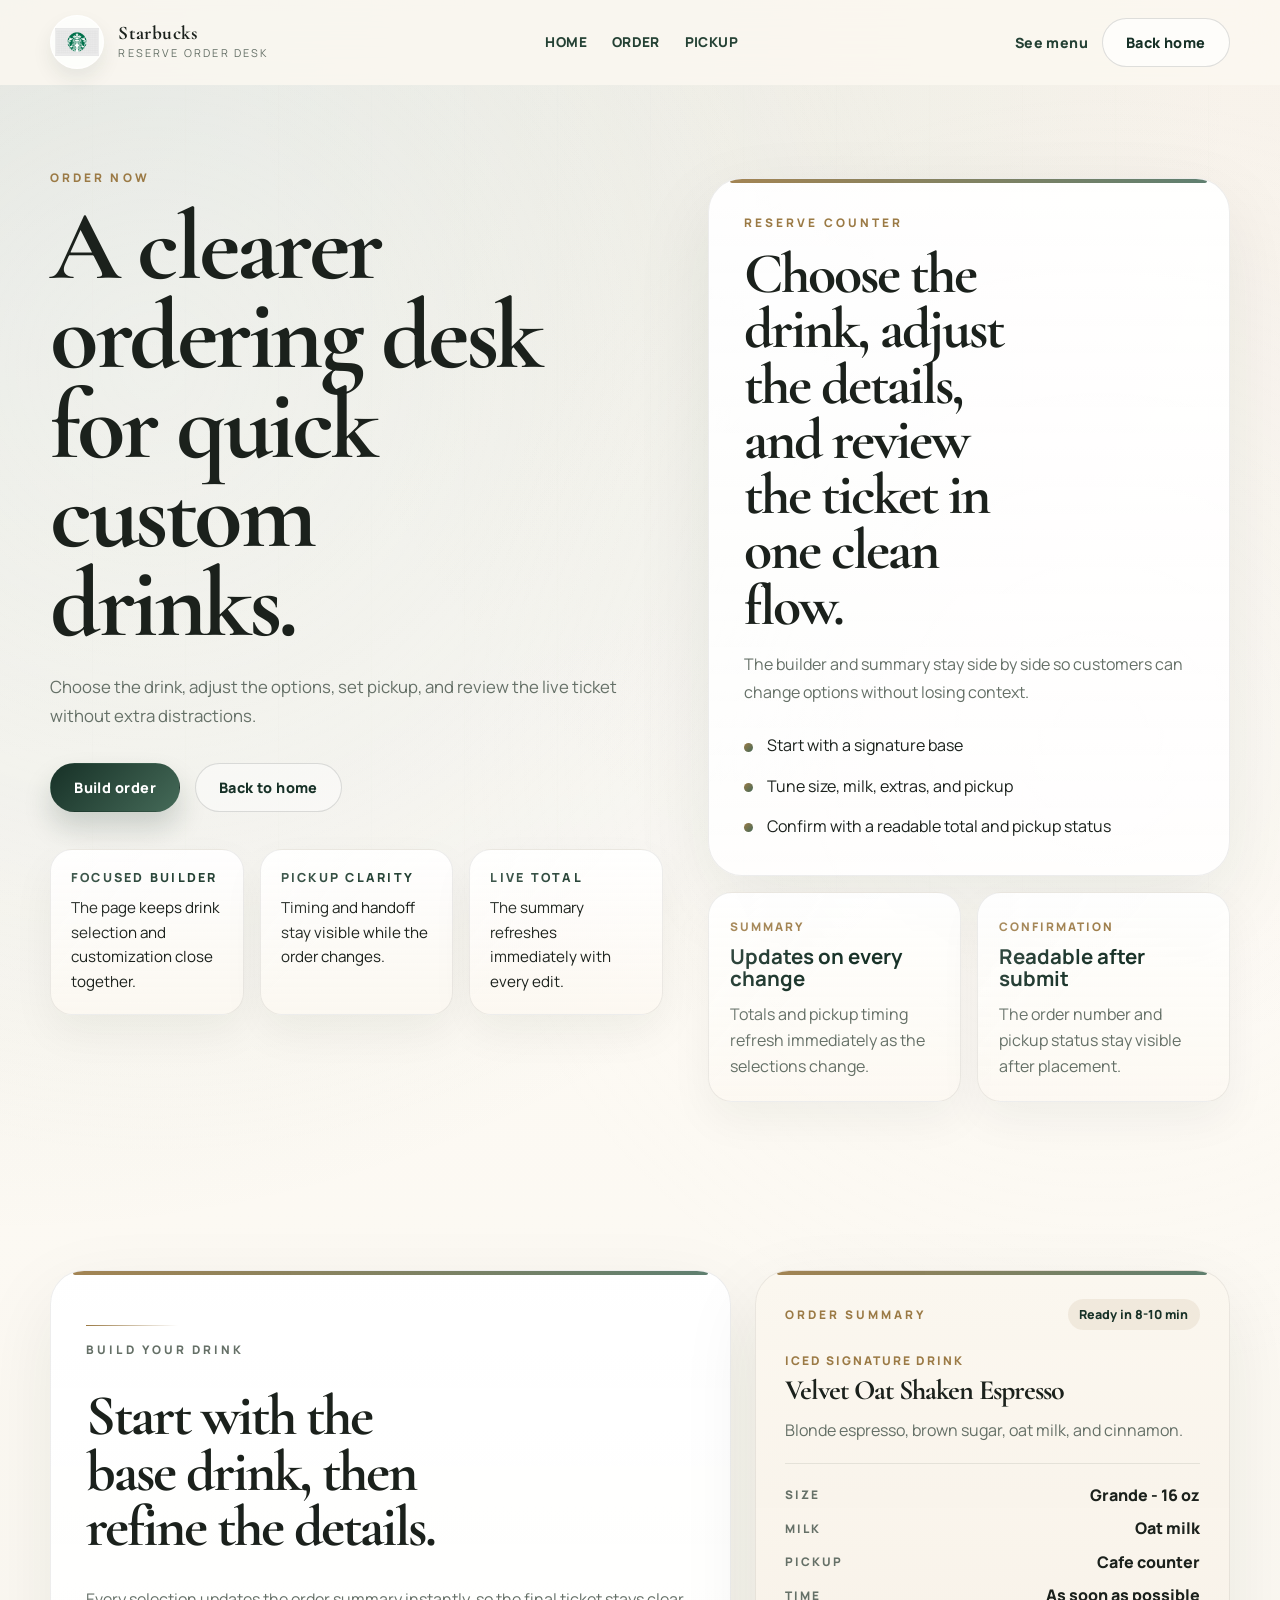
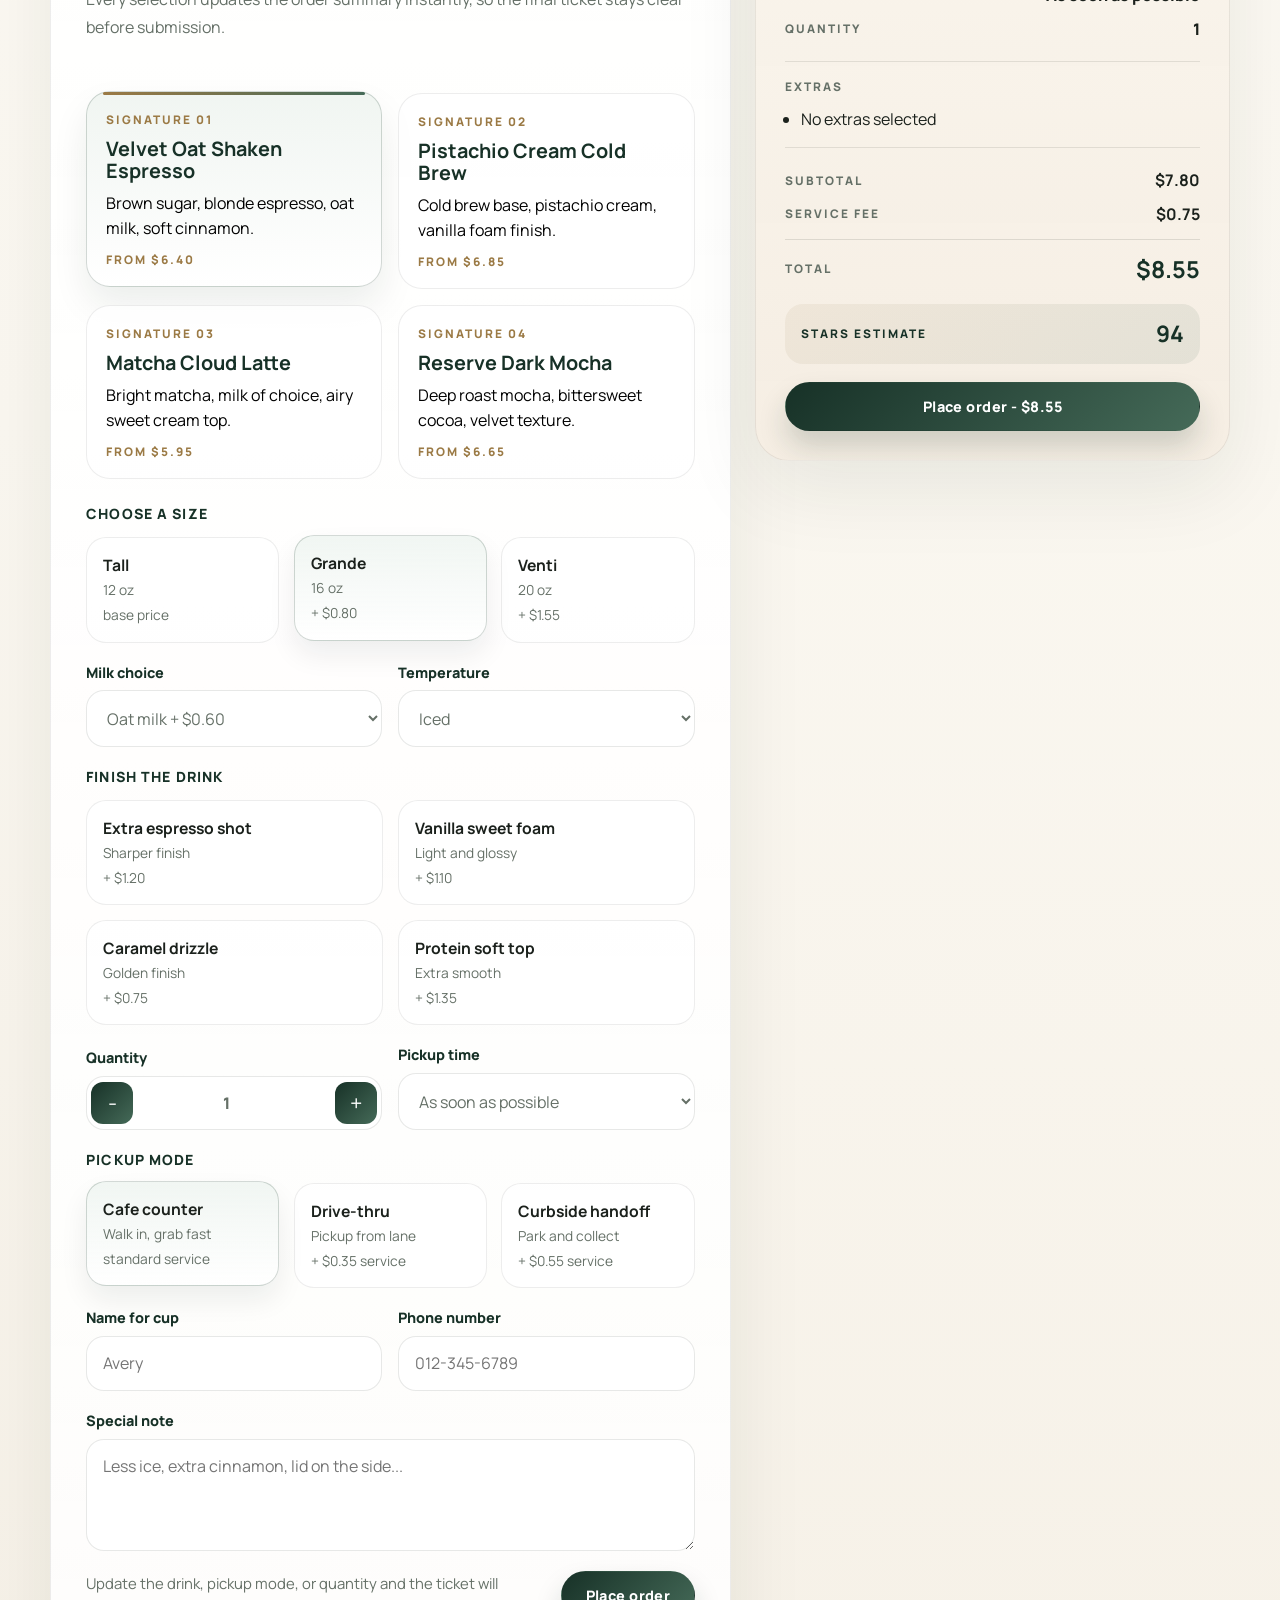
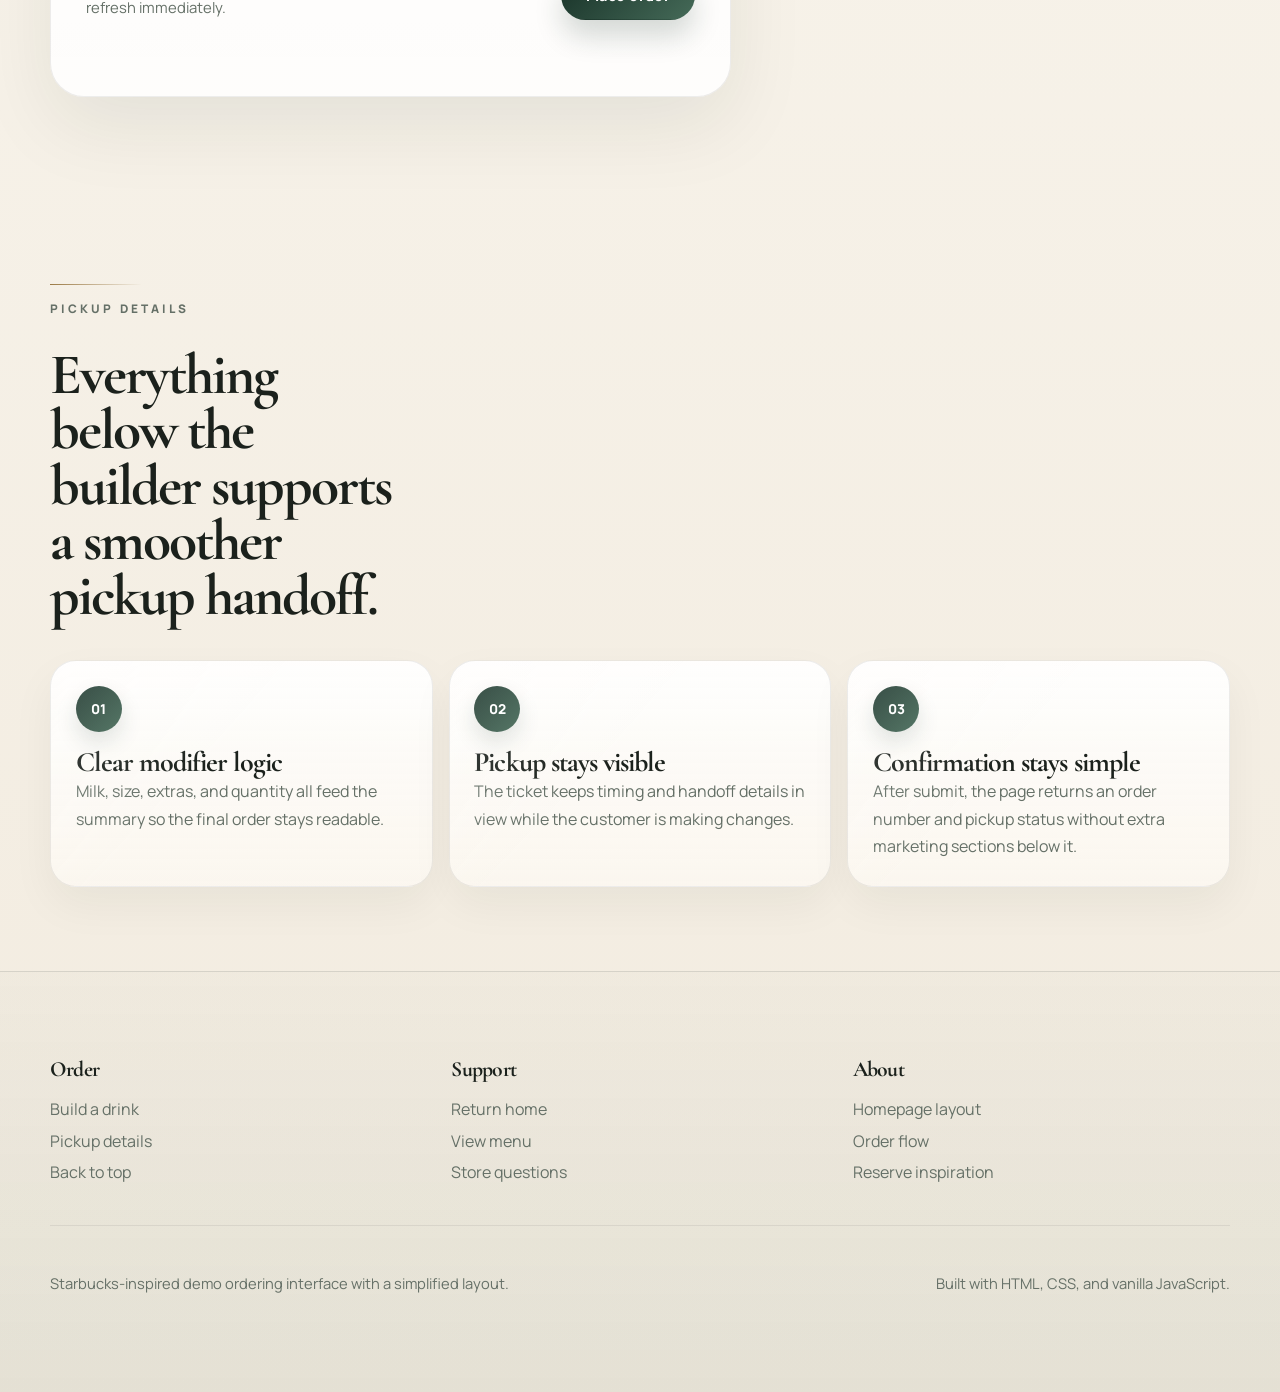
==== order.html @ d8b6dc6a "Add initial CSS styles for layout, typography, and components" ====
<!DOCTYPE html>
<html lang="en">
  <head>
    <meta charset="UTF-8" />
    <meta name="viewport" content="width=device-width, initial-scale=1.0" />
    <title>Starbucks Order Now</title>
    <meta
      name="description"
      content="A cleaner Starbucks-inspired order page with a focused drink builder and live order summary."
    />
    <link rel="preconnect" href="https://fonts.googleapis.com" />
    <link rel="preconnect" href="https://fonts.gstatic.com" crossorigin />
    <link
      href="https://fonts.googleapis.com/css2?family=Cormorant+Garamond:wght@600;700&amp;family=Manrope:wght@400;500;600;700;800&amp;display=swap"
      rel="stylesheet"
    />
    <link rel="stylesheet" href="style.css" />
    <script src="script.js" defer></script>
  </head>
  <body>
    <div class="page-shell">
      <header class="site-header" id="top">
        <div class="container nav-bar">
          <a class="brand" href="index.html" aria-label="Starbucks homepage">
            <span class="brand-mark" aria-hidden="true">
              <img src="Logo.png" alt="" />
            </span>
            <span class="brand-copy">
              <strong>Starbucks</strong>
              <span>Reserve order desk</span>
            </span>
          </a>

          <button
            class="nav-toggle"
            type="button"
            aria-expanded="false"
            aria-controls="site-nav"
            aria-label="Toggle navigation"
          >
            <span></span>
            <span></span>
            <span></span>
          </button>

          <nav class="site-nav" id="site-nav" aria-label="Primary navigation">
            <a href="index.html">Home</a>
            <a href="#order">Order</a>
            <a href="#pickup">Pickup</a>
          </nav>

          <div class="nav-actions">
            <a class="utility-link" href="index.html#menu">See menu</a>
            <a class="button button-secondary" href="index.html">Back home</a>
          </div>
        </div>
      </header>

      <main>
        <section class="hero-section">
          <div class="container hero-grid">
            <div class="hero-copy reveal">
              <p class="eyebrow">Order now</p>
              <h1>A clearer ordering desk for quick custom drinks.</h1>
              <p class="hero-text">
                Choose the drink, adjust the options, set pickup, and review the
                live ticket without extra distractions.
              </p>
              <div class="hero-actions">
                <a class="button button-primary" href="#order">Build order</a>
                <a class="button button-ghost" href="index.html">Back to home</a>
              </div>
              <div class="hero-highlights">
                <article>
                  <span>Focused builder</span>
                  <p>The page keeps drink selection and customization close together.</p>
                </article>
                <article>
                  <span>Pickup clarity</span>
                  <p>Timing and handoff stay visible while the order changes.</p>
                </article>
                <article>
                  <span>Live total</span>
                  <p>The summary refreshes immediately with every edit.</p>
                </article>
              </div>
            </div>

            <div class="hero-stage reveal">
              <div class="hero-stage-card">
                <p class="eyebrow">Reserve counter</p>
                <h2>Choose the drink, adjust the details, and review the ticket in one clean flow.</h2>
                <p class="stage-text">
                  The builder and summary stay side by side so customers can
                  change options without losing context.
                </p>
                <ul class="hero-stage-list">
                  <li>Start with a signature base</li>
                  <li>Tune size, milk, extras, and pickup</li>
                  <li>Confirm with a readable total and pickup status</li>
                </ul>
              </div>

              <div class="hero-note-grid">
                <article class="mini-panel">
                  <span class="mini-panel-label">Summary</span>
                  <strong>Updates on every change</strong>
                  <p>Totals and pickup timing refresh immediately as the selections change.</p>
                </article>
                <article class="mini-panel">
                  <span class="mini-panel-label">Confirmation</span>
                  <strong>Readable after submit</strong>
                  <p>The order number and pickup status stay visible after placement.</p>
                </article>
              </div>
            </div>
          </div>
        </section>

        <section class="order-section" id="order">
          <div class="container order-layout">
            <div class="order-builder reveal">
              <div class="section-heading order-heading">
                <p class="eyebrow">Build your drink</p>
                <h2>Start with the base drink, then refine the details.</h2>
                <p>
                  Every selection updates the order summary instantly, so the
                  final ticket stays clear before submission.
                </p>
              </div>

              <div class="drink-selector" aria-label="Signature drinks">
                <button
                  class="drink-option is-active"
                  type="button"
                  data-drink="velvet-oat"
                >
                  <span class="drink-option-top">Signature 01</span>
                  <strong>Velvet Oat Shaken Espresso</strong>
                  <p>Brown sugar, blonde espresso, oat milk, soft cinnamon.</p>
                  <span class="drink-option-price">from $6.40</span>
                </button>
                <button class="drink-option" type="button" data-drink="pistachio-coldbrew">
                  <span class="drink-option-top">Signature 02</span>
                  <strong>Pistachio Cream Cold Brew</strong>
                  <p>Cold brew base, pistachio cream, vanilla foam finish.</p>
                  <span class="drink-option-price">from $6.85</span>
                </button>
                <button class="drink-option" type="button" data-drink="matcha-cloud">
                  <span class="drink-option-top">Signature 03</span>
                  <strong>Matcha Cloud Latte</strong>
                  <p>Bright matcha, milk of choice, airy sweet cream top.</p>
                  <span class="drink-option-price">from $5.95</span>
                </button>
                <button class="drink-option" type="button" data-drink="reserve-mocha">
                  <span class="drink-option-top">Signature 04</span>
                  <strong>Reserve Dark Mocha</strong>
                  <p>Deep roast mocha, bittersweet cocoa, velvet texture.</p>
                  <span class="drink-option-price">from $6.65</span>
                </button>
              </div>

              <form class="order-form" id="order-form">
                <input type="hidden" name="drink" id="selected-drink" value="velvet-oat" />

                <fieldset class="option-group">
                  <legend>Choose a size</legend>
                  <div class="choice-grid choice-grid-3">
                    <div>
                      <input
                        class="choice-input"
                        type="radio"
                        name="size"
                        id="size-tall"
                        value="tall"
                      />
                      <label class="choice-chip" for="size-tall">
                        <strong>Tall</strong>
                        <span>12 oz</span>
                        <small>base price</small>
                      </label>
                    </div>
                    <div>
                      <input
                        class="choice-input"
                        type="radio"
                        name="size"
                        id="size-grande"
                        value="grande"
                        checked
                      />
                      <label class="choice-chip" for="size-grande">
                        <strong>Grande</strong>
                        <span>16 oz</span>
                        <small>+ $0.80</small>
                      </label>
                    </div>
                    <div>
                      <input
                        class="choice-input"
                        type="radio"
                        name="size"
                        id="size-venti"
                        value="venti"
                      />
                      <label class="choice-chip" for="size-venti">
                        <strong>Venti</strong>
                        <span>20 oz</span>
                        <small>+ $1.55</small>
                      </label>
                    </div>
                  </div>
                </fieldset>

                <div class="form-grid">
                  <label class="field">
                    <span>Milk choice</span>
                    <select id="milk" name="milk">
                      <option value="whole">Whole milk</option>
                      <option value="oat" selected>Oat milk + $0.60</option>
                      <option value="almond">Almond milk + $0.65</option>
                      <option value="coconut">Coconut milk + $0.70</option>
                    </select>
                  </label>
                  <label class="field">
                    <span>Temperature</span>
                    <select id="temperature" name="temperature">
                      <option value="iced" selected>Iced</option>
                      <option value="hot">Hot</option>
                      <option value="blended">Blended</option>
                    </select>
                  </label>
                </div>

                <fieldset class="option-group">
                  <legend>Finish the drink</legend>
                  <div class="choice-grid choice-grid-2">
                    <div>
                      <input
                        class="choice-input"
                        type="checkbox"
                        name="extras"
                        id="extra-shot"
                        value="extra-shot"
                      />
                      <label class="choice-chip addon-chip" for="extra-shot">
                        <strong>Extra espresso shot</strong>
                        <span>Sharper finish</span>
                        <small>+ $1.20</small>
                      </label>
                    </div>
                    <div>
                      <input
                        class="choice-input"
                        type="checkbox"
                        name="extras"
                        id="sweet-foam"
                        value="sweet-foam"
                      />
                      <label class="choice-chip addon-chip" for="sweet-foam">
                        <strong>Vanilla sweet foam</strong>
                        <span>Light and glossy</span>
                        <small>+ $1.10</small>
                      </label>
                    </div>
                    <div>
                      <input
                        class="choice-input"
                        type="checkbox"
                        name="extras"
                        id="caramel-drizzle"
                        value="caramel-drizzle"
                      />
                      <label class="choice-chip addon-chip" for="caramel-drizzle">
                        <strong>Caramel drizzle</strong>
                        <span>Golden finish</span>
                        <small>+ $0.75</small>
                      </label>
                    </div>
                    <div>
                      <input
                        class="choice-input"
                        type="checkbox"
                        name="extras"
                        id="protein-foam"
                        value="protein-foam"
                      />
                      <label class="choice-chip addon-chip" for="protein-foam">
                        <strong>Protein soft top</strong>
                        <span>Extra smooth</span>
                        <small>+ $1.35</small>
                      </label>
                    </div>
                  </div>
                </fieldset>

                <div class="form-grid form-grid-tight">
                  <div class="field quantity-field">
                    <span>Quantity</span>
                    <div class="stepper" aria-label="Order quantity">
                      <button class="stepper-button" type="button" data-step="-1">-</button>
                      <input
                        id="quantity"
                        name="quantity"
                        type="number"
                        min="1"
                        max="6"
                        step="1"
                        value="1"
                        inputmode="numeric"
                      />
                      <button class="stepper-button" type="button" data-step="1">+</button>
                    </div>
                  </div>

                  <label class="field">
                    <span>Pickup time</span>
                    <select id="pickup-time" name="pickupTime">
                      <option value="asap" selected>As soon as possible</option>
                      <option value="10 min">In 10 minutes</option>
                      <option value="20 min">In 20 minutes</option>
                      <option value="30 min">In 30 minutes</option>
                    </select>
                  </label>
                </div>

                <fieldset class="option-group">
                  <legend>Pickup mode</legend>
                  <div class="choice-grid choice-grid-3">
                    <div>
                      <input
                        class="choice-input"
                        type="radio"
                        name="pickupMode"
                        id="pickup-cafe"
                        value="cafe"
                        checked
                      />
                      <label class="choice-chip" for="pickup-cafe">
                        <strong>Cafe counter</strong>
                        <span>Walk in, grab fast</span>
                        <small>standard service</small>
                      </label>
                    </div>
                    <div>
                      <input
                        class="choice-input"
                        type="radio"
                        name="pickupMode"
                        id="pickup-drive"
                        value="drive"
                      />
                      <label class="choice-chip" for="pickup-drive">
                        <strong>Drive-thru</strong>
                        <span>Pickup from lane</span>
                        <small>+ $0.35 service</small>
                      </label>
                    </div>
                    <div>
                      <input
                        class="choice-input"
                        type="radio"
                        name="pickupMode"
                        id="pickup-curb"
                        value="curb"
                      />
                      <label class="choice-chip" for="pickup-curb">
                        <strong>Curbside handoff</strong>
                        <span>Park and collect</span>
                        <small>+ $0.55 service</small>
                      </label>
                    </div>
                  </div>
                </fieldset>

                <div class="form-grid">
                  <label class="field">
                    <span>Name for cup</span>
                    <input
                      id="customer-name"
                      name="customerName"
                      type="text"
                      placeholder="Avery"
                      maxlength="32"
                      required
                    />
                  </label>
                  <label class="field">
                    <span>Phone number</span>
                    <input
                      id="customer-phone"
                      name="customerPhone"
                      type="tel"
                      placeholder="012-345-6789"
                      minlength="8"
                      required
                    />
                  </label>
                </div>

                <label class="field field-wide">
                  <span>Special note</span>
                  <textarea
                    id="notes"
                    name="notes"
                    rows="3"
                    placeholder="Less ice, extra cinnamon, lid on the side..."
                  ></textarea>
                </label>

                <div class="order-actions">
                  <p class="form-hint">
                    Update the drink, pickup mode, or quantity and the ticket
                    will refresh immediately.
                  </p>
                  <button class="button button-primary order-submit" type="submit">
                    Place order
                  </button>
                </div>

                <p class="form-status" id="form-status" aria-live="polite"></p>
              </form>
            </div>

            <aside class="order-ticket reveal" aria-live="polite">
              <div class="ticket-header">
                <p class="ticket-label">Order summary</p>
                <span id="summary-ready">Ready in 8-10 min</span>
              </div>

              <div class="ticket-drink">
                <p id="summary-temperature">Iced signature drink</p>
                <h3 id="summary-drink">Velvet Oat Shaken Espresso</h3>
                <p id="summary-description">
                  Blonde espresso, brown sugar, oat milk, and cinnamon.
                </p>
              </div>

              <dl class="ticket-lines">
                <div>
                  <dt>Size</dt>
                  <dd id="summary-size">Grande</dd>
                </div>
                <div>
                  <dt>Milk</dt>
                  <dd id="summary-milk">Oat milk</dd>
                </div>
                <div>
                  <dt>Pickup</dt>
                  <dd id="summary-pickup">Cafe counter</dd>
                </div>
                <div>
                  <dt>Time</dt>
                  <dd id="summary-time">As soon as possible</dd>
                </div>
                <div>
                  <dt>Quantity</dt>
                  <dd id="summary-quantity">1</dd>
                </div>
              </dl>

              <div class="ticket-extras">
                <p>Extras</p>
                <ul id="summary-extras">
                  <li>No extras selected</li>
                </ul>
              </div>

              <div class="ticket-total">
                <div>
                  <span>Subtotal</span>
                  <strong id="summary-subtotal">$7.80</strong>
                </div>
                <div>
                  <span>Service fee</span>
                  <strong id="summary-fee">$0.75</strong>
                </div>
                <div class="grand-total">
                  <span>Total</span>
                  <strong id="summary-total">$8.55</strong>
                </div>
              </div>

              <div class="ticket-stars">
                <span>Stars estimate</span>
                <strong id="summary-stars">94</strong>
              </div>

              <button
                class="button button-primary ticket-submit"
                id="ticket-submit"
                type="submit"
                form="order-form"
              >
                Place order - $8.55
              </button>

              <div class="confirmation-card" id="confirmation-card" hidden>
                <p class="eyebrow">Order confirmed</p>
                <h3 id="confirmation-heading">Pickup request locked in.</h3>
                <p id="confirmation-text">
                  Your drink is in the queue and the barista has the final notes.
                </p>
                <div class="confirmation-meta">
                  <span id="confirmation-number">Order #SBX-1842</span>
                  <span id="confirmation-pickup">Ready in 8-10 min</span>
                </div>
              </div>
            </aside>
          </div>
        </section>

        <section class="pickup-section" id="pickup">
          <div class="container">
            <div class="section-heading">
              <p class="eyebrow">Pickup details</p>
              <h2>Everything below the builder supports a smoother pickup handoff.</h2>
            </div>

            <div class="signal-grid">
              <article class="signal-card reveal">
                <span>01</span>
                <h3>Clear modifier logic</h3>
                <p>
                  Milk, size, extras, and quantity all feed the summary so the
                  final order stays readable.
                </p>
              </article>
              <article class="signal-card reveal">
                <span>02</span>
                <h3>Pickup stays visible</h3>
                <p>
                  The ticket keeps timing and handoff details in view while the
                  customer is making changes.
                </p>
              </article>
              <article class="signal-card reveal">
                <span>03</span>
                <h3>Confirmation stays simple</h3>
                <p>
                  After submit, the page returns an order number and pickup
                  status without extra marketing sections below it.
                </p>
              </article>
            </div>
          </div>
        </section>
      </main>

      <footer class="site-footer" id="footer">
        <div class="container footer-grid">
          <div>
            <h4>Order</h4>
            <a href="#order">Build a drink</a>
            <a href="#pickup">Pickup details</a>
            <a href="#top">Back to top</a>
          </div>
          <div>
            <h4>Support</h4>
            <a href="index.html">Return home</a>
            <a href="index.html#menu">View menu</a>
            <a href="#top">Store questions</a>
          </div>
          <div>
            <h4>About</h4>
            <a href="index.html">Homepage layout</a>
            <a href="#top">Order flow</a>
            <a href="#top">Reserve inspiration</a>
          </div>
        </div>
        <div class="container footer-bottom">
          <p>Starbucks-inspired demo ordering interface with a simplified layout.</p>
          <p>Built with HTML, CSS, and vanilla JavaScript.</p>
        </div>
      </footer>
    </div>
  </body>
</html>
---- style.css ----
:root {
  --green-990: #102018;
  --green-960: #173127;
  --green-920: #244134;
  --green-780: #456a58;
  --green-620: #6f8d7f;
  --bronze: #9b7a45;
  --sand-20: #fdfbf7;
  --sand-50: #faf7f0;
  --sand-80: #f4eee4;
  --sand-120: #e8dfd0;
  --paper: rgba(255, 255, 255, 0.84);
  --paper-strong: rgba(255, 255, 255, 0.94);
  --ink: #1b211c;
  --muted: #657067;
  --line: rgba(27, 33, 28, 0.08);
  --line-strong: rgba(27, 33, 28, 0.14);
  --shadow-soft: 0 18px 44px rgba(16, 32, 24, 0.05);
  --shadow-card: 0 28px 80px rgba(16, 32, 24, 0.08);
  --radius-xl: 34px;
  --radius-lg: 24px;
  --radius-md: 18px;
  --radius-sm: 14px;
  --container: min(1180px, calc(100% - 2rem));
}

*,
*::before,
*::after {
  box-sizing: border-box;
}

html {
  scroll-behavior: smooth;
}

body {
  margin: 0;
  color: var(--ink);
  font-family: "Manrope", sans-serif;
  background:
    radial-gradient(circle at top left, rgba(69, 106, 88, 0.18), transparent 26%),
    radial-gradient(circle at top right, rgba(155, 122, 69, 0.08), transparent 22%),
    linear-gradient(180deg, #fffcf7 0%, var(--sand-50) 44%, #f2ebdf 100%);
}

body::before {
  content: "";
  position: fixed;
  inset: 0;
  pointer-events: none;
  opacity: 0.55;
  background:
    linear-gradient(rgba(255, 255, 255, 0.12), rgba(255, 255, 255, 0.12)),
    repeating-linear-gradient(
      90deg,
      transparent 0,
      transparent 92px,
      rgba(36, 65, 52, 0.018) 92px,
      rgba(36, 65, 52, 0.018) 93px
    );
}

img {
  display: block;
  max-width: 100%;
}

a {
  color: inherit;
  text-decoration: none;
}

button,
input,
select,
textarea {
  font: inherit;
}

button,
a,
label {
  -webkit-tap-highlight-color: transparent;
}

.page-shell {
  position: relative;
  min-height: 100vh;
  overflow: clip;
}

.page-shell::before {
  content: "";
  position: absolute;
  inset: 0;
  pointer-events: none;
  background:
    radial-gradient(circle at 12% 8%, rgba(255, 255, 255, 0.3), transparent 18%),
    radial-gradient(circle at 86% 16%, rgba(255, 255, 255, 0.18), transparent 16%);
}

.container {
  width: var(--container);
  margin: 0 auto;
}

.site-header {
  position: sticky;
  top: 0;
  z-index: 30;
  backdrop-filter: blur(18px);
  background: rgba(252, 248, 241, 0.82);
  border-bottom: 1px solid transparent;
  transition: background 180ms ease, border-color 180ms ease, box-shadow 180ms ease;
}

.site-header.is-scrolled {
  border-color: var(--line);
  box-shadow: 0 14px 34px rgba(16, 32, 24, 0.07);
}

.nav-bar {
  position: relative;
  display: flex;
  align-items: center;
  justify-content: space-between;
  gap: 1.2rem;
  min-height: 84px;
}

.brand {
  position: relative;
  z-index: 3;
  display: inline-flex;
  align-items: center;
  gap: 0.9rem;
}

.brand-mark {
  display: inline-flex;
  width: 54px;
  height: 54px;
  padding: 0.22rem;
  border-radius: 50%;
  border: 1px solid rgba(255, 255, 255, 0.72);
  background: rgba(255, 255, 255, 0.78);
  box-shadow: 0 10px 20px rgba(16, 32, 24, 0.08);
}

.brand-mark img {
  width: 100%;
  height: 100%;
  object-fit: contain;
}

.brand-copy {
  display: grid;
  gap: 0.12rem;
}

.brand-copy strong,
.site-nav a,
.button,
.utility-link {
  letter-spacing: 0.03em;
}

.brand-copy strong {
  font-family: "Cormorant Garamond", serif;
  font-size: 1.2rem;
  line-height: 1;
}

.brand-copy span {
  color: var(--muted);
  font-size: 0.68rem;
  letter-spacing: 0.2em;
  text-transform: uppercase;
}

.site-nav,
.nav-actions {
  display: flex;
  align-items: center;
}

.site-nav {
  gap: 1.55rem;
}

.site-nav a {
  position: relative;
  color: var(--green-920);
  font-size: 0.85rem;
  font-weight: 800;
  text-transform: uppercase;
}

.site-nav a::after {
  content: "";
  position: absolute;
  left: 0;
  right: 0;
  bottom: -0.42rem;
  height: 2px;
  border-radius: 999px;
  background: linear-gradient(90deg, var(--bronze), var(--green-780));
  transform: scaleX(0);
  transform-origin: left;
  transition: transform 180ms ease;
}

.site-nav a:hover::after,
.site-nav a:focus-visible::after {
  transform: scaleX(1);
}

.nav-actions {
  gap: 0.85rem;
}

.utility-link {
  color: var(--green-920);
  font-size: 0.88rem;
  font-weight: 800;
}

.button {
  display: inline-flex;
  align-items: center;
  justify-content: center;
  min-height: 49px;
  padding: 0.84rem 1.45rem;
  border: 1px solid transparent;
  border-radius: 999px;
  font-size: 0.9rem;
  font-weight: 800;
  cursor: pointer;
  transition:
    transform 180ms ease,
    box-shadow 180ms ease,
    border-color 180ms ease,
    background 180ms ease,
    color 180ms ease;
}

.button:hover,
.button:focus-visible {
  transform: translateY(-2px);
}

.button-primary {
  color: #fff;
  background: linear-gradient(135deg, var(--green-960), var(--green-780));
  box-shadow: 0 16px 28px rgba(23, 49, 39, 0.18);
}

.button-secondary,
.button-ghost {
  color: var(--green-960);
  border-color: var(--line-strong);
  background: rgba(255, 255, 255, 0.68);
}

.button-ghost {
  background: rgba(255, 255, 255, 0.44);
}

.nav-toggle {
  position: relative;
  z-index: 3;
  display: none;
  width: 52px;
  height: 52px;
  padding: 0;
  border: 0;
  border-radius: 50%;
  background: rgba(255, 255, 255, 0.92);
  box-shadow: 0 10px 22px rgba(16, 32, 24, 0.08);
  cursor: pointer;
}

.nav-toggle span {
  display: block;
  width: 22px;
  height: 2px;
  margin: 4px auto;
  background: var(--green-960);
  transition: transform 180ms ease, opacity 180ms ease;
}

.nav-open .nav-toggle span:nth-child(1) {
  transform: translateY(6px) rotate(45deg);
}

.nav-open .nav-toggle span:nth-child(2) {
  opacity: 0;
}

.nav-open .nav-toggle span:nth-child(3) {
  transform: translateY(-6px) rotate(-45deg);
}

.hero-section,
.order-section,
.pickup-section,
.site-footer {
  position: relative;
  padding: 5.25rem 0;
}

.hero-grid,
.order-layout,
.signal-grid,
.menu-grid,
.flow-grid,
.footer-grid {
  display: grid;
}

.hero-grid {
  grid-template-columns: minmax(0, 1.08fr) minmax(360px, 0.92fr);
  gap: 2.8rem;
  align-items: start;
}

.hero-copy {
  position: relative;
  z-index: 1;
}

.eyebrow,
.ticket-label {
  margin: 0 0 1rem;
  color: var(--bronze);
  font-size: 0.74rem;
  font-weight: 800;
  letter-spacing: 0.26em;
  text-transform: uppercase;
}

h1,
h2,
h3,
.site-footer h4 {
  margin: 0;
  font-family: "Cormorant Garamond", serif;
  font-weight: 700;
  letter-spacing: -0.035em;
}

h1 {
  max-width: 11ch;
  font-size: clamp(3.4rem, 8vw, 6.2rem);
  line-height: 0.9;
}

h2 {
  max-width: 13ch;
  font-size: clamp(2.3rem, 4.5vw, 3.8rem);
  line-height: 0.96;
}

h3 {
  font-size: 1.75rem;
  line-height: 1.04;
}

.hero-text,
.section-heading p,
.stage-text,
.mini-panel p,
.menu-card p,
.flow-card p,
.signal-card p,
.field input,
.field select,
.field textarea,
.choice-chip span,
.choice-chip small,
.form-hint,
.ticket-drink p,
.site-footer a,
.footer-bottom {
  color: var(--muted);
}

.hero-text {
  max-width: 38rem;
  margin: 1.45rem 0 0;
  font-size: 1.05rem;
  line-height: 1.78;
}

.hero-actions {
  display: flex;
  flex-wrap: wrap;
  gap: 0.9rem;
  margin: 2rem 0 0;
}

.hero-highlights {
  display: grid;
  grid-template-columns: repeat(3, minmax(0, 1fr));
  gap: 1rem;
  margin-top: 2.3rem;
}

.hero-highlights article,
.hero-stage-card,
.mini-panel,
.menu-card,
.flow-card,
.signal-card,
.order-builder,
.order-ticket,
.support-card {
  position: relative;
  overflow: hidden;
  border: 1px solid var(--line);
  box-shadow: var(--shadow-soft);
}

.hero-highlights article,
.mini-panel,
.menu-card,
.flow-card,
.signal-card {
  background: linear-gradient(180deg, rgba(255, 255, 255, 0.92), rgba(252, 248, 241, 0.84));
}

.hero-stage-card,
.order-builder,
.order-ticket,
.support-card {
  border-radius: var(--radius-xl);
  background: linear-gradient(180deg, var(--paper-strong), var(--paper));
  box-shadow: var(--shadow-card);
}

.hero-stage-card::before,
.order-builder::before,
.order-ticket::before,
.support-card::before {
  content: "";
  position: absolute;
  left: 1.35rem;
  right: 1.35rem;
  top: 0;
  height: 4px;
  border-radius: 999px;
  background: linear-gradient(90deg, rgba(155, 122, 69, 0.92), rgba(69, 106, 88, 0.86));
}

.hero-highlights article {
  padding: 1.2rem 1.25rem;
  border-radius: 22px;
}

.hero-highlights article::after,
.mini-panel::after,
.menu-card::after,
.flow-card::after,
.signal-card::after {
  content: "";
  position: absolute;
  inset: 0;
  border-radius: inherit;
  pointer-events: none;
  background: linear-gradient(135deg, rgba(255, 255, 255, 0.18), transparent 45%);
}

.hero-highlights span {
  display: block;
  color: var(--green-920);
  font-size: 0.78rem;
  font-weight: 800;
  letter-spacing: 0.18em;
  text-transform: uppercase;
}

.hero-highlights p {
  margin: 0.6rem 0 0;
  font-size: 0.95rem;
  line-height: 1.62;
}

.hero-stage {
  display: grid;
  gap: 1rem;
  align-content: start;
  padding-top: 0.55rem;
}

.hero-stage-card,
.order-builder {
  padding: 2.2rem;
}

.hero-stage-card h2 {
  max-width: 11ch;
}

.stage-text {
  max-width: 36rem;
  margin: 1rem 0 0;
  line-height: 1.78;
}

.hero-stage-list {
  display: grid;
  gap: 0.9rem;
  margin: 1.65rem 0 0;
  padding: 0;
  list-style: none;
}

.hero-stage-list li {
  position: relative;
  padding-left: 1.45rem;
  line-height: 1.62;
}

.hero-stage-list li::before {
  content: "";
  position: absolute;
  left: 0;
  top: 0.58rem;
  width: 0.56rem;
  height: 0.56rem;
  border-radius: 50%;
  background: linear-gradient(135deg, var(--bronze), var(--green-780));
}

.hero-note-grid {
  display: grid;
  grid-template-columns: repeat(2, minmax(0, 1fr));
  gap: 1rem;
}

.mini-panel {
  min-height: 180px;
  padding: 1.3rem;
  border-radius: var(--radius-lg);
}

.mini-panel strong {
  display: block;
  color: var(--green-960);
  font-size: 1.28rem;
  line-height: 1.08;
}

.mini-panel-label,
.menu-card-top span,
.menu-card-top strong,
.drink-option-top,
.drink-option-price,
.ticket-lines dt,
.ticket-total span,
.ticket-extras p,
.ticket-stars span,
.confirmation-meta {
  font-size: 0.74rem;
  font-weight: 800;
  letter-spacing: 0.17em;
  text-transform: uppercase;
}

.mini-panel-label {
  display: inline-block;
  margin-bottom: 0.65rem;
  color: var(--bronze);
}

.mini-panel p {
  margin: 0.7rem 0 0;
  line-height: 1.65;
}

.section-heading {
  position: relative;
  display: grid;
  gap: 0.95rem;
  margin-bottom: 2.2rem;
  padding-top: 1.2rem;
}

.section-heading::before {
  content: "";
  width: 92px;
  height: 1px;
  background: linear-gradient(90deg, var(--bronze), transparent);
}

.section-heading p:last-child {
  max-width: 42rem;
  line-height: 1.74;
}

.menu-grid {
  grid-template-columns: repeat(2, minmax(0, 1fr));
  gap: 1.1rem;
}

.menu-card {
  display: grid;
  gap: 1rem;
  min-height: 240px;
  padding: 1.55rem;
  border-radius: 26px;
}

.menu-card-top {
  display: flex;
  align-items: center;
  justify-content: space-between;
  gap: 1rem;
  padding-bottom: 0.8rem;
  border-bottom: 1px solid rgba(27, 33, 28, 0.08);
}

.menu-card-top span {
  color: var(--bronze);
}

.menu-card-top strong {
  color: var(--green-960);
}

.menu-card p,
.flow-card p,
.signal-card p {
  margin: 0.1rem 0 0;
  line-height: 1.72;
}

.flow-grid,
.signal-grid {
  grid-template-columns: repeat(3, minmax(0, 1fr));
  gap: 1rem;
}

.flow-card,
.signal-card {
  min-height: 220px;
  padding: 1.55rem;
  border-radius: 26px;
}

.flow-card span,
.signal-card span {
  display: inline-flex;
  align-items: center;
  justify-content: center;
  width: 46px;
  height: 46px;
  margin-bottom: 1rem;
  border-radius: 50%;
  color: #fff;
  font-size: 0.85rem;
  font-weight: 800;
  background: linear-gradient(135deg, var(--green-960), var(--green-780));
  box-shadow: 0 10px 22px rgba(23, 49, 39, 0.14);
}

.support-card {
  display: grid;
  grid-template-columns: minmax(0, 1fr) minmax(240px, auto);
  gap: 1.8rem;
  align-items: center;
  margin-top: 1.25rem;
  padding: 1.75rem 1.9rem;
}

.support-card p:last-child {
  margin: 0.85rem 0 0;
  line-height: 1.75;
}

.compact-actions {
  margin: 0;
  justify-content: flex-end;
}

.order-layout {
  grid-template-columns: minmax(0, 1.06fr) minmax(330px, 0.74fr);
  gap: 1.5rem;
  align-items: start;
}

.order-builder {
  padding: 2.2rem;
}

.order-heading p:last-child {
  max-width: 42rem;
}

.drink-selector {
  display: grid;
  grid-template-columns: repeat(2, minmax(0, 1fr));
  gap: 1rem;
  margin-bottom: 1.6rem;
}

.drink-option {
  position: relative;
  display: grid;
  gap: 0.6rem;
  padding: 1.2rem 1.15rem 1.1rem;
  border: 1px solid var(--line);
  border-radius: 24px;
  background: rgba(255, 255, 255, 0.78);
  text-align: left;
  cursor: pointer;
  transition:
    transform 180ms ease,
    border-color 180ms ease,
    box-shadow 180ms ease,
    background 180ms ease;
}

.drink-option::before {
  content: "";
  position: absolute;
  left: 1rem;
  right: 1rem;
  top: 0;
  height: 3px;
  border-radius: 999px;
  background: rgba(155, 122, 69, 0);
  transition: background 180ms ease;
}

.drink-option:hover,
.drink-option:focus-visible,
.drink-option.is-active {
  transform: translateY(-2px);
  border-color: rgba(36, 65, 52, 0.2);
  box-shadow: 0 18px 36px rgba(16, 32, 24, 0.08);
}

.drink-option:hover::before,
.drink-option:focus-visible::before,
.drink-option.is-active::before {
  background: linear-gradient(90deg, var(--bronze), var(--green-780));
}

.drink-option.is-active {
  background: linear-gradient(180deg, rgba(240, 245, 241, 0.98), rgba(255, 255, 255, 0.98));
}

.drink-option strong {
  color: var(--green-960);
  font-size: 1.24rem;
  line-height: 1.1;
}

.drink-option p {
  margin: 0;
  line-height: 1.58;
}

.drink-option-top,
.drink-option-price {
  color: var(--bronze);
}

.order-form {
  display: grid;
  gap: 1.25rem;
}

.option-group {
  margin: 0;
  padding: 0;
  border: 0;
}

.option-group legend {
  margin-bottom: 0.85rem;
  padding: 0;
  color: var(--green-960);
  font-size: 0.88rem;
  font-weight: 800;
  letter-spacing: 0.08em;
  text-transform: uppercase;
}

.choice-grid {
  display: grid;
  gap: 0.9rem;
}

.choice-grid-2 {
  grid-template-columns: repeat(2, minmax(0, 1fr));
}

.choice-grid-3 {
  grid-template-columns: repeat(3, minmax(0, 1fr));
}

.choice-input {
  position: absolute;
  opacity: 0;
  pointer-events: none;
}

.choice-chip {
  display: grid;
  gap: 0.28rem;
  min-height: 100%;
  padding: 1rem;
  border: 1px solid var(--line);
  border-radius: 20px;
  background: rgba(255, 255, 255, 0.72);
  cursor: pointer;
  transition:
    transform 180ms ease,
    border-color 180ms ease,
    box-shadow 180ms ease,
    background 180ms ease;
}

.choice-chip strong {
  color: var(--ink);
  font-size: 0.98rem;
}

.choice-chip span,
.choice-chip small {
  font-size: 0.86rem;
  line-height: 1.48;
}

.choice-input:checked + .choice-chip {
  transform: translateY(-2px);
  border-color: rgba(36, 65, 52, 0.2);
  background: linear-gradient(180deg, rgba(239, 245, 241, 0.9), rgba(255, 255, 255, 0.98));
  box-shadow: 0 14px 28px rgba(16, 32, 24, 0.07);
}

.choice-input:focus-visible + .choice-chip {
  outline: 2px solid rgba(69, 106, 88, 0.3);
  outline-offset: 3px;
}

.form-grid {
  display: grid;
  grid-template-columns: repeat(2, minmax(0, 1fr));
  gap: 1rem;
}

.form-grid-tight {
  align-items: end;
}

.field {
  display: grid;
  gap: 0.55rem;
}

.field span {
  color: var(--green-960);
  font-size: 0.9rem;
  font-weight: 800;
}

.field input,
.field select,
.field textarea {
  width: 100%;
  padding: 0.96rem 1rem;
  border: 1px solid rgba(27, 33, 28, 0.1);
  border-radius: 18px;
  background: rgba(255, 255, 255, 0.84);
  box-shadow: inset 0 1px 0 rgba(255, 255, 255, 0.6);
  transition: border-color 180ms ease, box-shadow 180ms ease, background 180ms ease;
}

.field input:focus,
.field select:focus,
.field textarea:focus {
  outline: none;
  border-color: rgba(69, 106, 88, 0.32);
  box-shadow: 0 0 0 4px rgba(69, 106, 88, 0.08);
}

.field textarea {
  min-height: 112px;
  resize: vertical;
}

.field-wide {
  grid-column: 1 / -1;
}

.quantity-field {
  align-content: start;
}

.stepper {
  display: grid;
  grid-template-columns: auto minmax(72px, 1fr) auto;
  gap: 0.4rem;
  align-items: center;
  padding: 0.25rem;
  border: 1px solid rgba(27, 33, 28, 0.1);
  border-radius: 18px;
  background: rgba(255, 255, 255, 0.84);
}

.stepper input {
  padding: 0.7rem 0.35rem;
  border: 0;
  background: transparent;
  text-align: center;
  font-weight: 800;
}

.stepper input:focus {
  box-shadow: none;
}

.stepper-button {
  width: 42px;
  height: 42px;
  border: 0;
  border-radius: 12px;
  background: linear-gradient(135deg, var(--green-960), var(--green-780));
  color: #fff;
  font-size: 1.35rem;
  cursor: pointer;
  transition: transform 180ms ease, box-shadow 180ms ease;
}

.stepper-button:hover,
.stepper-button:focus-visible {
  transform: scale(1.04);
  box-shadow: 0 10px 22px rgba(23, 49, 39, 0.14);
}

.order-actions {
  display: flex;
  align-items: center;
  justify-content: space-between;
  gap: 1rem;
}

.form-hint {
  max-width: 29rem;
  margin: 0;
  font-size: 0.93rem;
  line-height: 1.65;
}

.order-submit {
  flex-shrink: 0;
}

.form-status {
  min-height: 1.4rem;
  margin: -0.1rem 0 0;
  color: var(--green-780);
  font-size: 0.9rem;
  font-weight: 700;
}

.order-ticket {
  position: sticky;
  top: 108px;
  align-self: start;
  padding: 1.8rem;
  background: linear-gradient(180deg, rgba(251, 247, 239, 0.98), rgba(245, 237, 226, 0.96));
}

.ticket-header {
  display: flex;
  align-items: center;
  justify-content: space-between;
  gap: 0.8rem;
  margin-bottom: 1.35rem;
}

.ticket-header span {
  padding: 0.44rem 0.74rem;
  border-radius: 999px;
  background: rgba(155, 122, 69, 0.1);
  color: var(--green-960);
  font-size: 0.78rem;
  font-weight: 800;
}

.ticket-label {
  margin-bottom: 0;
}

.ticket-drink {
  margin-bottom: 1.25rem;
  padding-bottom: 1.2rem;
  border-bottom: 1px solid rgba(27, 33, 28, 0.09);
}

.ticket-drink p:first-child {
  margin: 0 0 0.45rem;
  color: var(--bronze);
  font-size: 0.75rem;
  font-weight: 800;
  letter-spacing: 0.17em;
  text-transform: uppercase;
}

.ticket-drink p:last-child {
  margin: 0.75rem 0 0;
  line-height: 1.64;
}

.ticket-lines {
  display: grid;
  gap: 0.72rem;
  margin: 0;
}

.ticket-lines div,
.ticket-total div,
.confirmation-meta {
  display: flex;
  align-items: center;
  justify-content: space-between;
  gap: 1rem;
}

.ticket-lines dt,
.ticket-total span,
.ticket-extras p {
  color: var(--muted);
}

.ticket-lines dd {
  margin: 0;
  font-weight: 800;
}

.ticket-extras {
  margin: 1.35rem 0;
  padding: 1rem 0;
  border-top: 1px solid rgba(27, 33, 28, 0.1);
  border-bottom: 1px solid rgba(27, 33, 28, 0.1);
}

.ticket-extras p {
  margin: 0 0 0.72rem;
}

.ticket-extras ul {
  display: grid;
  gap: 0.45rem;
  margin: 0;
  padding-left: 1rem;
}

.ticket-extras li {
  line-height: 1.5;
}

.ticket-total {
  display: grid;
  gap: 0.72rem;
}

.ticket-total strong {
  font-size: 1rem;
}

.grand-total {
  margin-top: 0.14rem;
  padding-top: 0.8rem;
  border-top: 1px solid rgba(27, 33, 28, 0.12);
}

.grand-total strong {
  color: var(--green-960);
  font-size: 1.46rem;
}

.ticket-stars {
  display: flex;
  align-items: center;
  justify-content: space-between;
  gap: 1rem;
  margin-top: 1.2rem;
  padding: 0.92rem 1rem;
  border-radius: 18px;
  background: linear-gradient(135deg, rgba(155, 122, 69, 0.08), rgba(69, 106, 88, 0.1));
}

.ticket-stars span {
  color: var(--green-960);
}

.ticket-stars strong {
  color: var(--green-960);
  font-size: 1.42rem;
}

.ticket-submit {
  width: 100%;
  margin-top: 1.1rem;
}

.confirmation-card {
  margin-top: 1rem;
  padding: 1rem;
  border: 1px solid rgba(69, 106, 88, 0.12);
  border-radius: 18px;
  background: rgba(69, 106, 88, 0.06);
}

.confirmation-card h3 {
  margin-top: -0.2rem;
}

.confirmation-card p:not(.eyebrow) {
  margin: 0.7rem 0 0;
  line-height: 1.62;
  color: var(--muted);
}

.confirmation-meta {
  margin-top: 0.95rem;
  flex-wrap: wrap;
  color: var(--green-780);
}

.site-footer {
  border-top: 1px solid var(--line);
  background: linear-gradient(180deg, rgba(69, 106, 88, 0.02), rgba(69, 106, 88, 0.08));
}

.footer-grid {
  grid-template-columns: repeat(3, minmax(0, 1fr));
  gap: 1.5rem;
}

.site-footer h4 {
  margin-bottom: 1rem;
  font-size: 1.35rem;
}

.site-footer a {
  display: block;
  margin: 0.62rem 0;
}

.footer-bottom {
  display: flex;
  justify-content: space-between;
  gap: 1rem;
  margin-top: 2rem;
  padding-top: 2rem;
  border-top: 1px solid var(--line);
  font-size: 0.92rem;
}

.reveal {
  opacity: 0;
  transform: translateY(26px);
  transition: opacity 700ms ease, transform 700ms ease;
}

.reveal.is-visible {
  opacity: 1;
  transform: translateY(0);
}

.hero-highlights article:nth-child(2),
.menu-card:nth-child(2),
.flow-card:nth-child(2),
.signal-card:nth-child(2) {
  transition-delay: 70ms;
}

.hero-highlights article:nth-child(3),
.menu-card:nth-child(3),
.flow-card:nth-child(3),
.signal-card:nth-child(3) {
  transition-delay: 140ms;
}

.menu-card:nth-child(4) {
  transition-delay: 210ms;
}

@media (max-width: 1120px) {
  .hero-grid,
  .order-layout {
    grid-template-columns: 1fr;
  }

  .support-card {
    grid-template-columns: 1fr;
  }

  .compact-actions {
    justify-content: flex-start;
  }

  .order-ticket {
    position: static;
  }
}

@media (max-width: 820px) {
  .nav-toggle {
    display: inline-block;
  }

  .site-nav,
  .nav-actions {
    position: absolute;
    left: 1rem;
    right: 1rem;
    opacity: 0;
    pointer-events: none;
    transform: translateY(-8px);
    border: 1px solid var(--line);
    border-radius: 22px;
    background: rgba(255, 255, 255, 0.96);
    box-shadow: 0 24px 54px rgba(16, 32, 24, 0.1);
    transition: opacity 180ms ease, transform 180ms ease;
  }

  .site-nav {
    top: calc(100% + 0.55rem);
    padding: 1rem 1.1rem;
    flex-direction: column;
    align-items: flex-start;
  }

  .nav-actions {
    top: calc(100% + 10rem);
    padding: 1rem 1.1rem;
    flex-direction: column;
    align-items: stretch;
  }

  .nav-open .site-nav,
  .nav-open .nav-actions {
    opacity: 1;
    pointer-events: auto;
    transform: translateY(0);
  }

  .utility-link,
  .nav-actions .button {
    width: 100%;
    text-align: center;
  }

  .hero-highlights,
  .hero-note-grid,
  .menu-grid,
  .flow-grid,
  .signal-grid,
  .drink-selector,
  .choice-grid-2,
  .choice-grid-3,
  .form-grid,
  .footer-grid {
    grid-template-columns: 1fr;
  }

  .order-actions,
  .footer-bottom {
    flex-direction: column;
    align-items: stretch;
  }
}

@media (max-width: 640px) {
  :root {
    --container: min(100% - 1.2rem, 1180px);
  }

  .nav-bar {
    min-height: 76px;
  }

  .brand-copy span {
    display: none;
  }

  .hero-section,
  .order-section,
  .pickup-section,
  .site-footer {
    padding: 4.2rem 0;
  }

  .hero-stage-card,
  .order-builder,
  .order-ticket,
  .menu-card,
  .flow-card,
  .signal-card,
  .support-card,
  .mini-panel,
  .hero-highlights article {
    padding: 1.25rem;
  }

  .ticket-header,
  .ticket-lines div,
  .ticket-total div,
  .ticket-stars,
  .confirmation-meta {
    flex-direction: column;
    align-items: flex-start;
  }
}

@media (prefers-reduced-motion: reduce) {
  html {
    scroll-behavior: auto;
  }

  *,
  *::before,
  *::after {
    animation: none !important;
    transition-duration: 0.01ms !important;
    transition-delay: 0ms !important;
  }

  .reveal {
    opacity: 1;
    transform: none;
  }
}
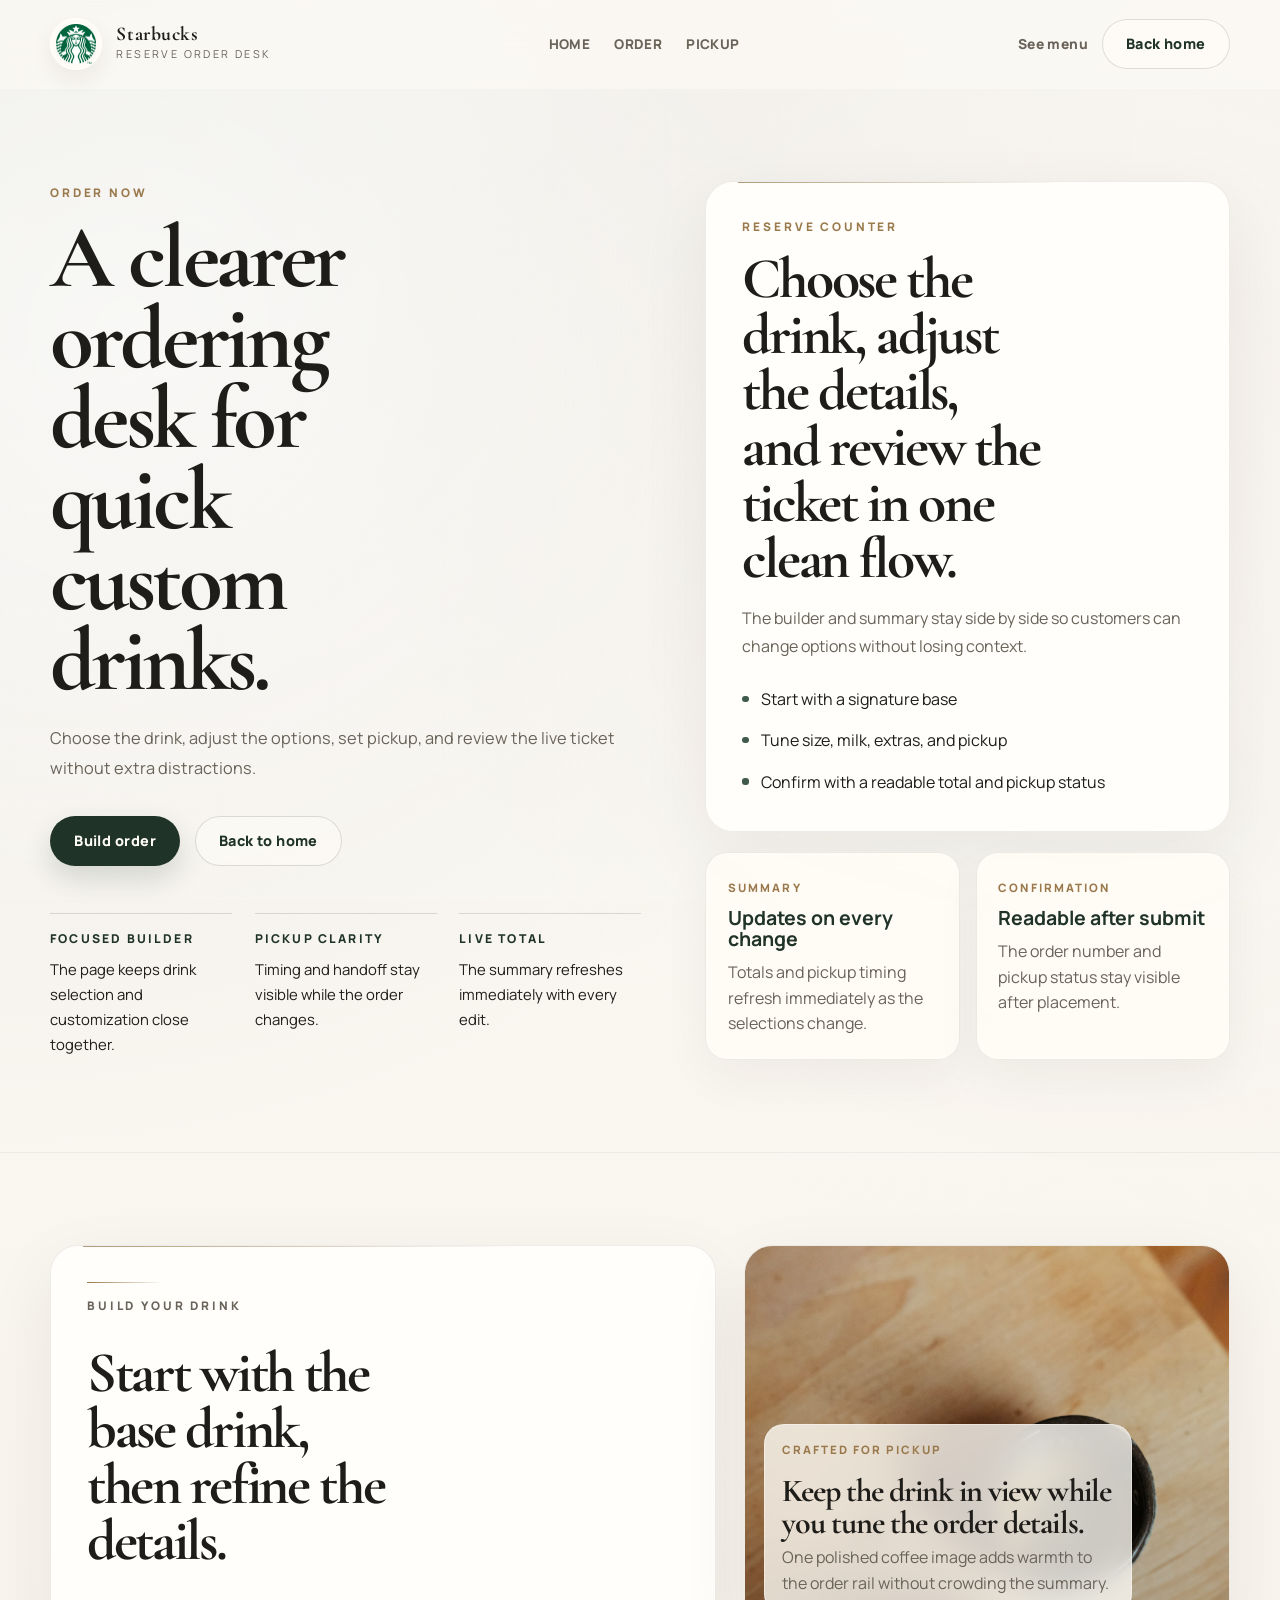
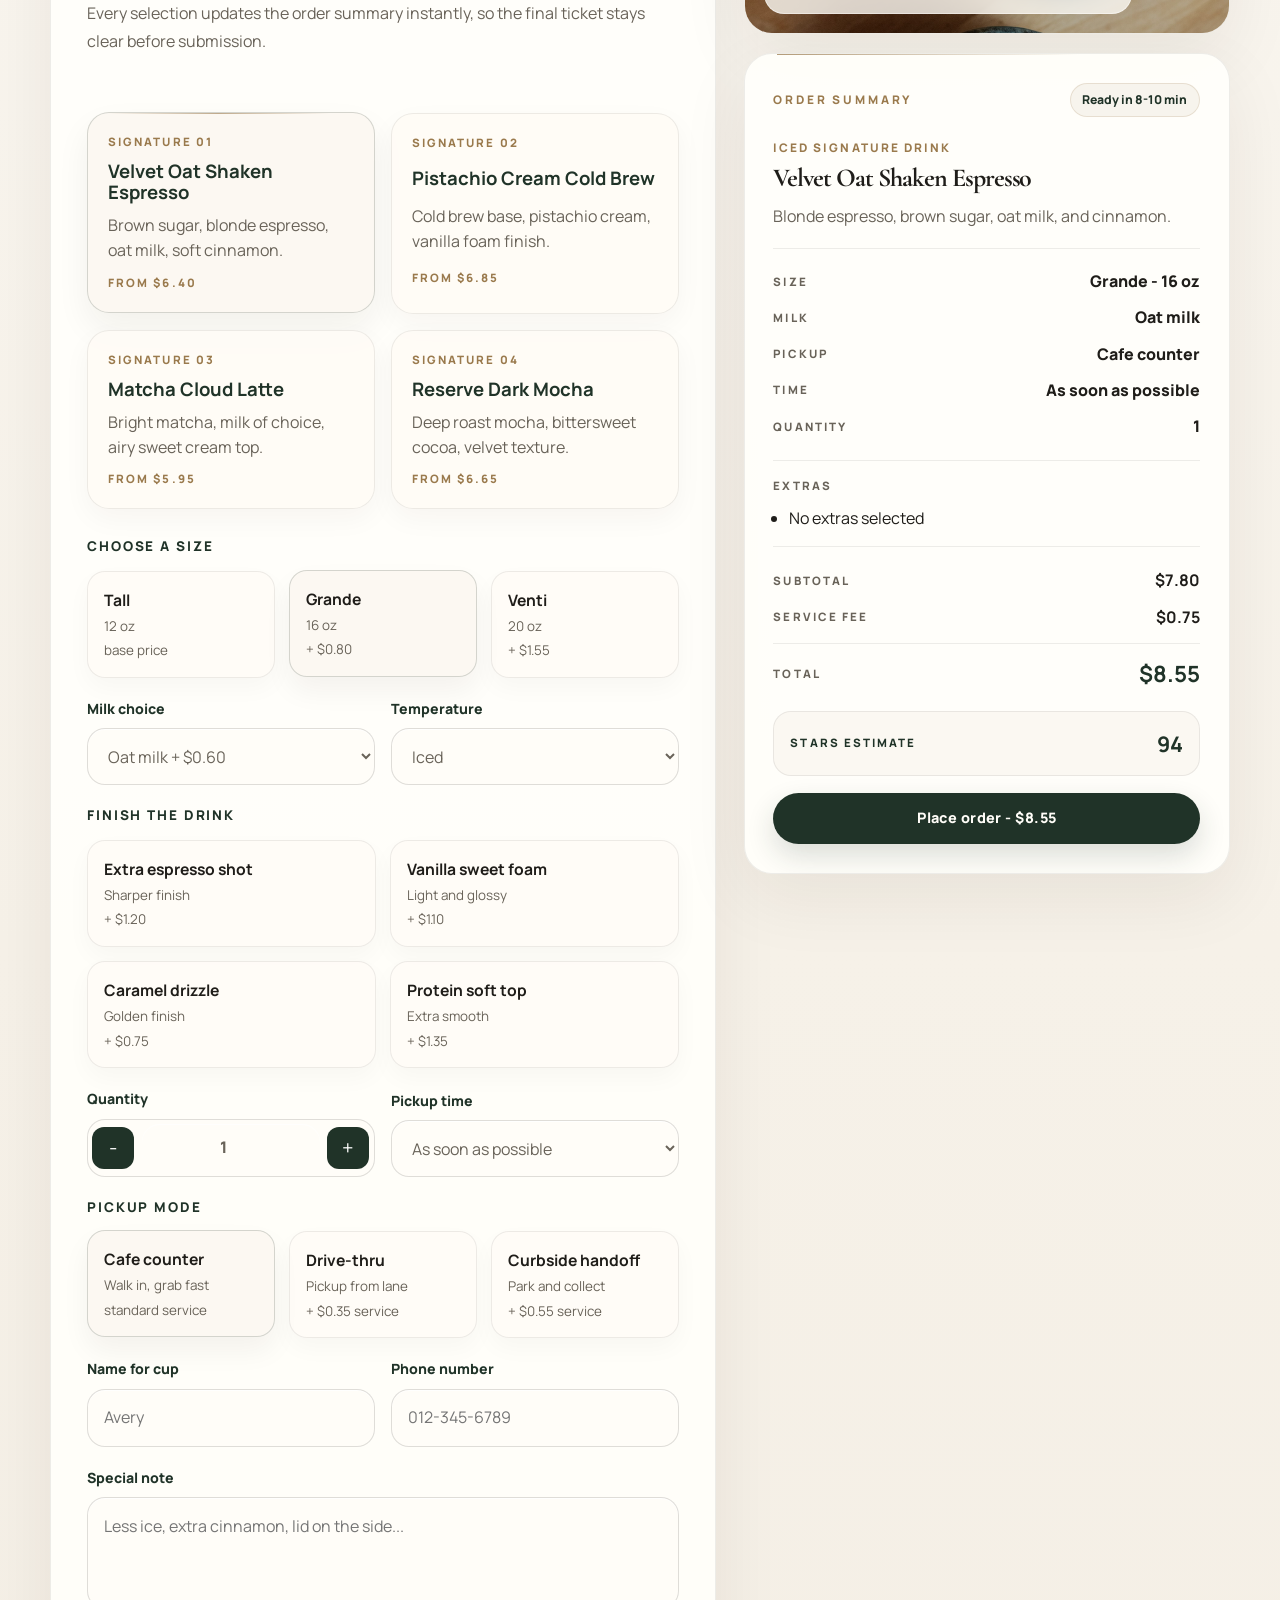
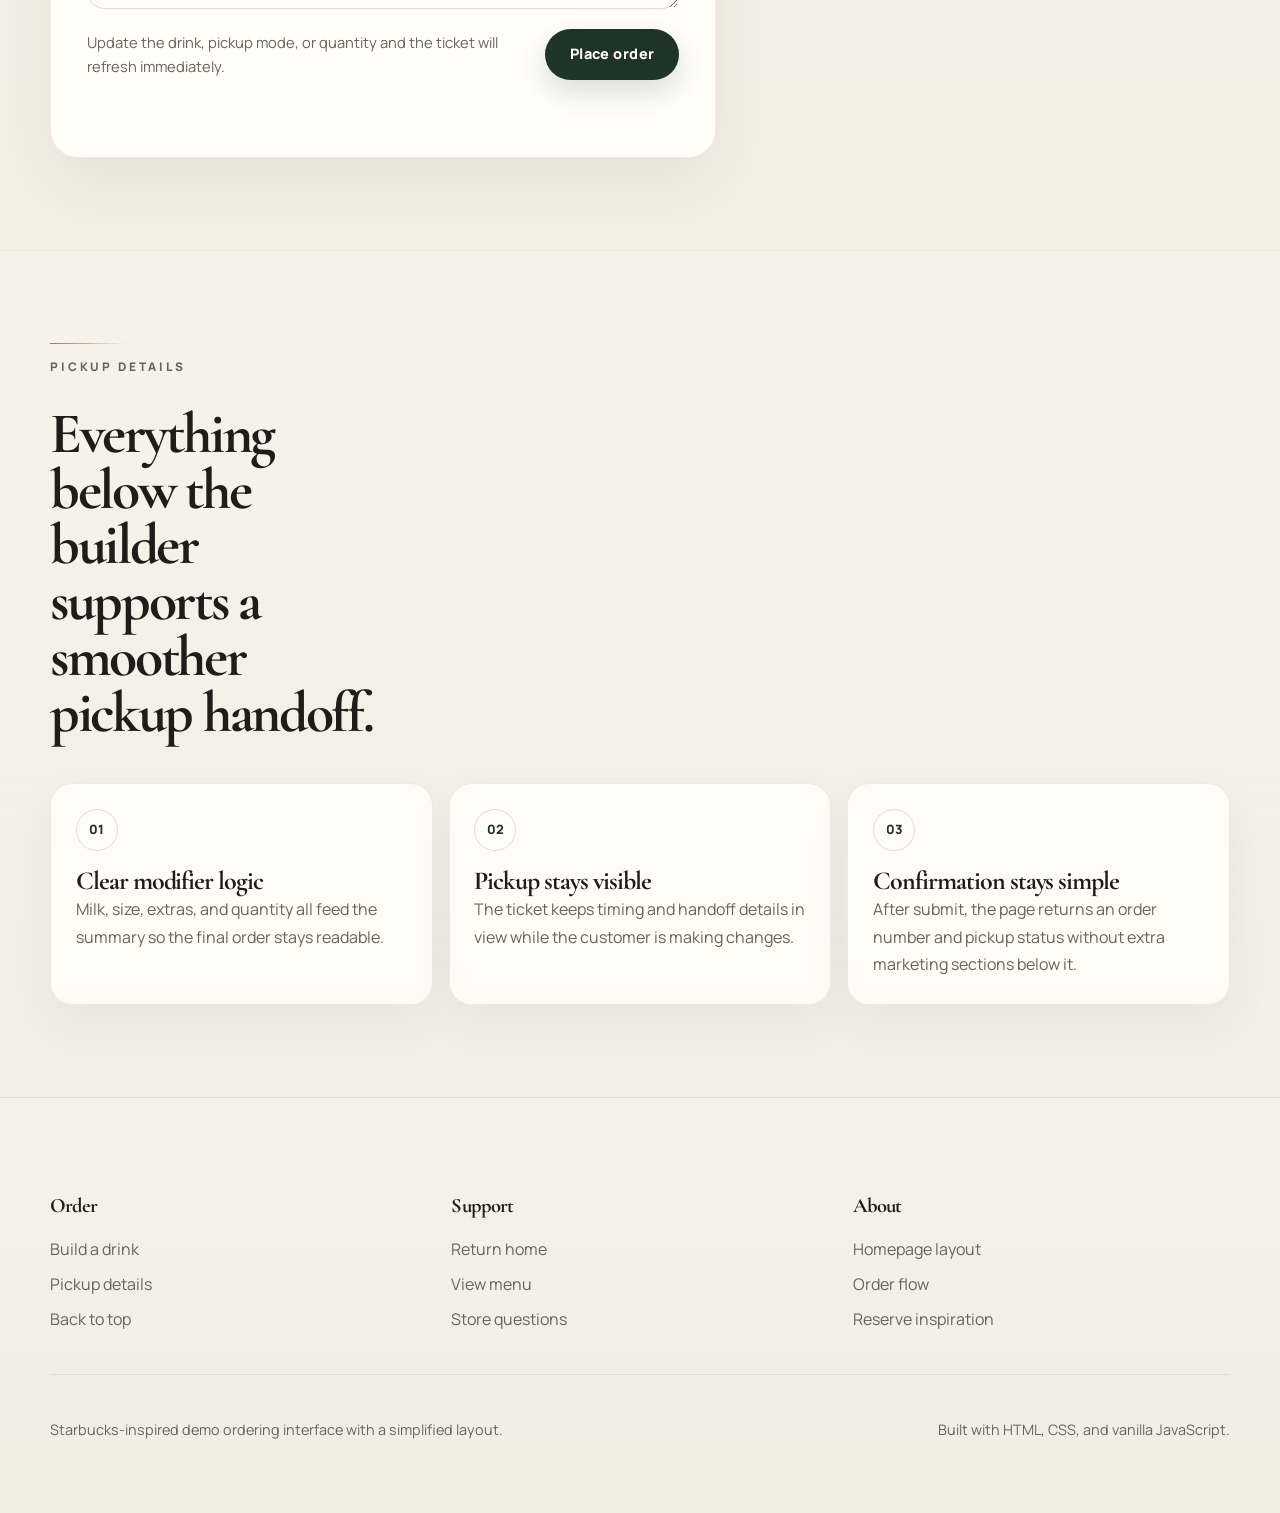
==== commit 7d4e270a: "chore: clean up empty code change sections in the changes file" ====
--- a/order.html
+++ b/order.html
@@ -422,91 +422,105 @@
               </form>
             </div>
 
-            <aside class="order-ticket reveal" aria-live="polite">
-              <div class="ticket-header">
-                <p class="ticket-label">Order summary</p>
-                <span id="summary-ready">Ready in 8-10 min</span>
-              </div>
-
-              <div class="ticket-drink">
-                <p id="summary-temperature">Iced signature drink</p>
-                <h3 id="summary-drink">Velvet Oat Shaken Espresso</h3>
-                <p id="summary-description">
-                  Blonde espresso, brown sugar, oat milk, and cinnamon.
-                </p>
-              </div>
-
-              <dl class="ticket-lines">
-                <div>
-                  <dt>Size</dt>
-                  <dd id="summary-size">Grande</dd>
-                </div>
-                <div>
-                  <dt>Milk</dt>
-                  <dd id="summary-milk">Oat milk</dd>
-                </div>
-                <div>
-                  <dt>Pickup</dt>
-                  <dd id="summary-pickup">Cafe counter</dd>
-                </div>
-                <div>
-                  <dt>Time</dt>
-                  <dd id="summary-time">As soon as possible</dd>
-                </div>
-                <div>
-                  <dt>Quantity</dt>
-                  <dd id="summary-quantity">1</dd>
-                </div>
-              </dl>
-
-              <div class="ticket-extras">
-                <p>Extras</p>
-                <ul id="summary-extras">
-                  <li>No extras selected</li>
-                </ul>
-              </div>
-
-              <div class="ticket-total">
-                <div>
-                  <span>Subtotal</span>
-                  <strong id="summary-subtotal">$7.80</strong>
-                </div>
-                <div>
-                  <span>Service fee</span>
-                  <strong id="summary-fee">$0.75</strong>
-                </div>
-                <div class="grand-total">
-                  <span>Total</span>
-                  <strong id="summary-total">$8.55</strong>
-                </div>
-              </div>
-
-              <div class="ticket-stars">
-                <span>Stars estimate</span>
-                <strong id="summary-stars">94</strong>
-              </div>
-
-              <button
-                class="button button-primary ticket-submit"
-                id="ticket-submit"
-                type="submit"
-                form="order-form"
-              >
-                Place order - $8.55
-              </button>
-
-              <div class="confirmation-card" id="confirmation-card" hidden>
-                <p class="eyebrow">Order confirmed</p>
-                <h3 id="confirmation-heading">Pickup request locked in.</h3>
-                <p id="confirmation-text">
-                  Your drink is in the queue and the barista has the final notes.
-                </p>
-                <div class="confirmation-meta">
-                  <span id="confirmation-number">Order #SBX-1842</span>
-                  <span id="confirmation-pickup">Ready in 8-10 min</span>
-                </div>
-              </div>
-            </aside>
+            <div class="order-rail">
+              <article class="photo-card photo-card-drink reveal">
+                <img
+                  src="assets/images/coffee-craft.jpg"
+                  alt="Fresh espresso and latte art served on a wooden surface."
+                />
+                <div class="photo-card-overlay">
+                  <span class="mini-panel-label">Crafted for pickup</span>
+                  <strong>Keep the drink in view while you tune the order details.</strong>
+                  <p>One polished coffee image adds warmth to the order rail without crowding the summary.</p>
+                </div>
+              </article>
+
+              <aside class="order-ticket reveal" aria-live="polite">
+                <div class="ticket-header">
+                  <p class="ticket-label">Order summary</p>
+                  <span id="summary-ready">Ready in 8-10 min</span>
+                </div>
+
+                <div class="ticket-drink">
+                  <p id="summary-temperature">Iced signature drink</p>
+                  <h3 id="summary-drink">Velvet Oat Shaken Espresso</h3>
+                  <p id="summary-description">
+                    Blonde espresso, brown sugar, oat milk, and cinnamon.
+                  </p>
+                </div>
+
+                <dl class="ticket-lines">
+                  <div>
+                    <dt>Size</dt>
+                    <dd id="summary-size">Grande</dd>
+                  </div>
+                  <div>
+                    <dt>Milk</dt>
+                    <dd id="summary-milk">Oat milk</dd>
+                  </div>
+                  <div>
+                    <dt>Pickup</dt>
+                    <dd id="summary-pickup">Cafe counter</dd>
+                  </div>
+                  <div>
+                    <dt>Time</dt>
+                    <dd id="summary-time">As soon as possible</dd>
+                  </div>
+                  <div>
+                    <dt>Quantity</dt>
+                    <dd id="summary-quantity">1</dd>
+                  </div>
+                </dl>
+
+                <div class="ticket-extras">
+                  <p>Extras</p>
+                  <ul id="summary-extras">
+                    <li>No extras selected</li>
+                  </ul>
+                </div>
+
+                <div class="ticket-total">
+                  <div>
+                    <span>Subtotal</span>
+                    <strong id="summary-subtotal">$7.80</strong>
+                  </div>
+                  <div>
+                    <span>Service fee</span>
+                    <strong id="summary-fee">$0.75</strong>
+                  </div>
+                  <div class="grand-total">
+                    <span>Total</span>
+                    <strong id="summary-total">$8.55</strong>
+                  </div>
+                </div>
+
+                <div class="ticket-stars">
+                  <span>Stars estimate</span>
+                  <strong id="summary-stars">94</strong>
+                </div>
+
+                <button
+                  class="button button-primary ticket-submit"
+                  id="ticket-submit"
+                  type="submit"
+                  form="order-form"
+                >
+                  Place order - $8.55
+                </button>
+
+                <div class="confirmation-card" id="confirmation-card" hidden>
+                  <p class="eyebrow">Order confirmed</p>
+                  <h3 id="confirmation-heading">Pickup request locked in.</h3>
+                  <p id="confirmation-text">
+                    Your drink is in the queue and the barista has the final notes.
+                  </p>
+                  <div class="confirmation-meta">
+                    <span id="confirmation-number">Order #SBX-1842</span>
+                    <span id="confirmation-pickup">Ready in 8-10 min</span>
+                  </div>
+                </div>
+              </aside>
+            </div>
           </div>
         </section>
 
--- a/style.css
+++ b/style.css
@@ -1,27 +1,27 @@
 :root {
-  --green-990: #102018;
-  --green-960: #173127;
-  --green-920: #244134;
-  --green-780: #456a58;
-  --green-620: #6f8d7f;
-  --bronze: #9b7a45;
-  --sand-20: #fdfbf7;
-  --sand-50: #faf7f0;
-  --sand-80: #f4eee4;
-  --sand-120: #e8dfd0;
-  --paper: rgba(255, 255, 255, 0.84);
-  --paper-strong: rgba(255, 255, 255, 0.94);
-  --ink: #1b211c;
-  --muted: #657067;
-  --line: rgba(27, 33, 28, 0.08);
-  --line-strong: rgba(27, 33, 28, 0.14);
-  --shadow-soft: 0 18px 44px rgba(16, 32, 24, 0.05);
-  --shadow-card: 0 28px 80px rgba(16, 32, 24, 0.08);
-  --radius-xl: 34px;
-  --radius-lg: 24px;
+  --green-990: #14231b;
+  --green-940: #203328;
+  --green-820: #3f5a4b;
+  --green-700: #61786b;
+  --bronze: #9a7a4d;
+  --sand-0: #fcfaf6;
+  --sand-20: #f6f1e8;
+  --sand-40: #eee7da;
+  --sand-70: #ddd3c2;
+  --surface: rgba(255, 252, 247, 0.92);
+  --surface-soft: rgba(250, 246, 239, 0.76);
+  --surface-strong: rgba(255, 254, 250, 0.96);
+  --ink: #1f1d19;
+  --muted: #696359;
+  --line: rgba(31, 29, 25, 0.08);
+  --line-strong: rgba(31, 29, 25, 0.14);
+  --shadow-soft: 0 18px 48px rgba(39, 29, 18, 0.05);
+  --shadow-card: 0 24px 70px rgba(39, 29, 18, 0.07);
+  --radius-xl: 28px;
+  --radius-lg: 22px;
   --radius-md: 18px;
   --radius-sm: 14px;
-  --container: min(1180px, calc(100% - 2rem));
+  --container: min(1180px, calc(100% - 3rem));
 }
 
 *,
@@ -38,10 +38,11 @@
   margin: 0;
   color: var(--ink);
   font-family: "Manrope", sans-serif;
+  line-height: 1.55;
   background:
-    radial-gradient(circle at top left, rgba(69, 106, 88, 0.18), transparent 26%),
-    radial-gradient(circle at top right, rgba(155, 122, 69, 0.08), transparent 22%),
-    linear-gradient(180deg, #fffcf7 0%, var(--sand-50) 44%, #f2ebdf 100%);
+    radial-gradient(circle at top left, rgba(32, 51, 40, 0.08), transparent 24%),
+    radial-gradient(circle at 90% 8%, rgba(154, 122, 77, 0.08), transparent 18%),
+    linear-gradient(180deg, var(--sand-0) 0%, var(--sand-20) 54%, #f2ece2 100%);
 }
 
 body::before {
@@ -49,15 +50,15 @@
   position: fixed;
   inset: 0;
   pointer-events: none;
-  opacity: 0.55;
+  opacity: 0.38;
   background:
-    linear-gradient(rgba(255, 255, 255, 0.12), rgba(255, 255, 255, 0.12)),
+    linear-gradient(rgba(255, 255, 255, 0.28), rgba(255, 255, 255, 0.28)),
     repeating-linear-gradient(
       90deg,
       transparent 0,
-      transparent 92px,
-      rgba(36, 65, 52, 0.018) 92px,
-      rgba(36, 65, 52, 0.018) 93px
+      transparent 110px,
+      rgba(31, 29, 25, 0.018) 110px,
+      rgba(31, 29, 25, 0.018) 111px
     );
 }
 
@@ -75,6 +76,7 @@
 input,
 select,
 textarea {
+  color: inherit;
   font: inherit;
 }
 
@@ -96,8 +98,8 @@
   inset: 0;
   pointer-events: none;
   background:
-    radial-gradient(circle at 12% 8%, rgba(255, 255, 255, 0.3), transparent 18%),
-    radial-gradient(circle at 86% 16%, rgba(255, 255, 255, 0.18), transparent 16%);
+    radial-gradient(circle at 10% 7%, rgba(255, 255, 255, 0.56), transparent 14%),
+    radial-gradient(circle at 85% 12%, rgba(255, 255, 255, 0.3), transparent 16%);
 }
 
 .container {
@@ -108,16 +110,16 @@
 .site-header {
   position: sticky;
   top: 0;
-  z-index: 30;
+  z-index: 40;
   backdrop-filter: blur(18px);
-  background: rgba(252, 248, 241, 0.82);
+  background: rgba(252, 249, 244, 0.78);
   border-bottom: 1px solid transparent;
   transition: background 180ms ease, border-color 180ms ease, box-shadow 180ms ease;
 }
 
 .site-header.is-scrolled {
   border-color: var(--line);
-  box-shadow: 0 14px 34px rgba(16, 32, 24, 0.07);
+  box-shadow: 0 12px 34px rgba(39, 29, 18, 0.06);
 }
 
 .nav-bar {
@@ -125,8 +127,8 @@
   display: flex;
   align-items: center;
   justify-content: space-between;
-  gap: 1.2rem;
-  min-height: 84px;
+  gap: 1.25rem;
+  min-height: 88px;
 }
 
 .brand {
@@ -139,13 +141,13 @@
 
 .brand-mark {
   display: inline-flex;
-  width: 54px;
-  height: 54px;
-  padding: 0.22rem;
+  width: 52px;
+  height: 52px;
+  padding: 0.3rem;
+  border: 1px solid rgba(255, 255, 255, 0.72);
   border-radius: 50%;
-  border: 1px solid rgba(255, 255, 255, 0.72);
-  background: rgba(255, 255, 255, 0.78);
-  box-shadow: 0 10px 20px rgba(16, 32, 24, 0.08);
+  background: rgba(255, 252, 247, 0.9);
+  box-shadow: 0 10px 24px rgba(39, 29, 18, 0.07);
 }
 
 .brand-mark img {
@@ -156,7 +158,7 @@
 
 .brand-copy {
   display: grid;
-  gap: 0.12rem;
+  gap: 0.1rem;
 }
 
 .brand-copy strong,
@@ -168,14 +170,14 @@
 
 .brand-copy strong {
   font-family: "Cormorant Garamond", serif;
-  font-size: 1.2rem;
+  font-size: 1.22rem;
   line-height: 1;
 }
 
 .brand-copy span {
   color: var(--muted);
   font-size: 0.68rem;
-  letter-spacing: 0.2em;
+  letter-spacing: 0.22em;
   text-transform: uppercase;
 }
 
@@ -186,13 +188,13 @@
 }
 
 .site-nav {
-  gap: 1.55rem;
+  gap: 1.5rem;
 }
 
 .site-nav a {
   position: relative;
-  color: var(--green-920);
-  font-size: 0.85rem;
+  color: var(--muted);
+  font-size: 0.84rem;
   font-weight: 800;
   text-transform: uppercase;
 }
@@ -202,15 +204,21 @@
   position: absolute;
   left: 0;
   right: 0;
-  bottom: -0.42rem;
-  height: 2px;
-  border-radius: 999px;
-  background: linear-gradient(90deg, var(--bronze), var(--green-780));
+  bottom: -0.45rem;
+  height: 1px;
+  background: linear-gradient(90deg, var(--bronze), transparent 75%);
   transform: scaleX(0);
   transform-origin: left;
   transition: transform 180ms ease;
 }
 
+.site-nav a:hover,
+.site-nav a:focus-visible,
+.utility-link:hover,
+.utility-link:focus-visible {
+  color: var(--green-940);
+}
+
 .site-nav a:hover::after,
 .site-nav a:focus-visible::after {
   transform: scaleX(1);
@@ -221,8 +229,8 @@
 }
 
 .utility-link {
-  color: var(--green-920);
-  font-size: 0.88rem;
+  color: var(--muted);
+  font-size: 0.86rem;
   font-weight: 800;
 }
 
@@ -230,8 +238,8 @@
   display: inline-flex;
   align-items: center;
   justify-content: center;
-  min-height: 49px;
-  padding: 0.84rem 1.45rem;
+  min-height: 48px;
+  padding: 0.82rem 1.45rem;
   border: 1px solid transparent;
   border-radius: 999px;
   font-size: 0.9rem;
@@ -239,54 +247,60 @@
   cursor: pointer;
   transition:
     transform 180ms ease,
-    box-shadow 180ms ease,
     border-color 180ms ease,
     background 180ms ease,
-    color 180ms ease;
+    color 180ms ease,
+    box-shadow 180ms ease;
 }
 
 .button:hover,
 .button:focus-visible {
-  transform: translateY(-2px);
+  transform: translateY(-1px);
 }
 
 .button-primary {
-  color: #fff;
-  background: linear-gradient(135deg, var(--green-960), var(--green-780));
-  box-shadow: 0 16px 28px rgba(23, 49, 39, 0.18);
+  color: #fffdf8;
+  background: var(--green-940);
+  box-shadow: 0 12px 28px rgba(32, 51, 40, 0.16);
+}
+
+.button-primary:hover,
+.button-primary:focus-visible {
+  background: #1a2a21;
+  box-shadow: 0 16px 32px rgba(32, 51, 40, 0.18);
 }
 
 .button-secondary,
 .button-ghost {
-  color: var(--green-960);
+  color: var(--green-940);
   border-color: var(--line-strong);
-  background: rgba(255, 255, 255, 0.68);
+  background: rgba(255, 252, 247, 0.78);
 }
 
 .button-ghost {
-  background: rgba(255, 255, 255, 0.44);
+  background: rgba(255, 252, 247, 0.46);
 }
 
 .nav-toggle {
   position: relative;
   z-index: 3;
   display: none;
-  width: 52px;
-  height: 52px;
+  width: 50px;
+  height: 50px;
   padding: 0;
-  border: 0;
+  border: 1px solid var(--line);
   border-radius: 50%;
-  background: rgba(255, 255, 255, 0.92);
-  box-shadow: 0 10px 22px rgba(16, 32, 24, 0.08);
+  background: rgba(255, 252, 247, 0.92);
+  box-shadow: 0 10px 24px rgba(39, 29, 18, 0.06);
   cursor: pointer;
 }
 
 .nav-toggle span {
   display: block;
-  width: 22px;
+  width: 20px;
   height: 2px;
   margin: 4px auto;
-  background: var(--green-960);
+  background: var(--green-940);
   transition: transform 180ms ease, opacity 180ms ease;
 }
 
@@ -307,7 +321,22 @@
 .pickup-section,
 .site-footer {
   position: relative;
-  padding: 5.25rem 0;
+  padding: 5.75rem 0;
+}
+
+.order-section,
+.pickup-section {
+  border-top: 1px solid rgba(31, 29, 25, 0.05);
+}
+
+.pickup-section {
+  background: linear-gradient(180deg, rgba(255, 255, 255, 0.22), rgba(255, 255, 255, 0.08));
+}
+
+.site-footer {
+  padding-bottom: 3.6rem;
+  border-top: 1px solid var(--line);
+  background: linear-gradient(180deg, rgba(255, 255, 255, 0.22), rgba(255, 255, 255, 0.08));
 }
 
 .hero-grid,
@@ -315,13 +344,20 @@
 .signal-grid,
 .menu-grid,
 .flow-grid,
-.footer-grid {
+.footer-grid,
+.hero-note-grid {
   display: grid;
 }
 
 .hero-grid {
-  grid-template-columns: minmax(0, 1.08fr) minmax(360px, 0.92fr);
-  gap: 2.8rem;
+  grid-template-columns: minmax(0, 1.06fr) minmax(360px, 0.94fr);
+  gap: 4rem;
+  align-items: center;
+}
+
+.order-layout {
+  grid-template-columns: minmax(0, 1.04fr) minmax(320px, 0.76fr);
+  gap: 1.75rem;
   align-items: start;
 }
 
@@ -336,7 +372,7 @@
   color: var(--bronze);
   font-size: 0.74rem;
   font-weight: 800;
-  letter-spacing: 0.26em;
+  letter-spacing: 0.24em;
   text-transform: uppercase;
 }
 
@@ -347,24 +383,24 @@
   margin: 0;
   font-family: "Cormorant Garamond", serif;
   font-weight: 700;
-  letter-spacing: -0.035em;
+  letter-spacing: -0.04em;
 }
 
 h1 {
-  max-width: 11ch;
-  font-size: clamp(3.4rem, 8vw, 6.2rem);
+  max-width: 10ch;
+  font-size: clamp(3.55rem, 7vw, 5.9rem);
   line-height: 0.9;
 }
 
 h2 {
-  max-width: 13ch;
-  font-size: clamp(2.3rem, 4.5vw, 3.8rem);
-  line-height: 0.96;
+  max-width: 12ch;
+  font-size: clamp(2.35rem, 4.5vw, 3.7rem);
+  line-height: 0.97;
 }
 
 h3 {
-  font-size: 1.75rem;
-  line-height: 1.04;
+  font-size: 1.62rem;
+  line-height: 1.06;
 }
 
 .hero-text,
@@ -382,15 +418,16 @@
 .form-hint,
 .ticket-drink p,
 .site-footer a,
-.footer-bottom {
+.footer-bottom,
+.photo-card-overlay p {
   color: var(--muted);
 }
 
 .hero-text {
-  max-width: 38rem;
-  margin: 1.45rem 0 0;
-  font-size: 1.05rem;
-  line-height: 1.78;
+  max-width: 36rem;
+  margin: 1.4rem 0 0;
+  font-size: 1.02rem;
+  line-height: 1.82;
 }
 
 .hero-actions {
@@ -403,39 +440,69 @@
 .hero-highlights {
   display: grid;
   grid-template-columns: repeat(3, minmax(0, 1fr));
-  gap: 1rem;
-  margin-top: 2.3rem;
-}
-
-.hero-highlights article,
+  gap: 1.4rem;
+  margin-top: 2.9rem;
+}
+
+.hero-highlights article {
+  padding-top: 1rem;
+  border-top: 1px solid var(--line-strong);
+}
+
+.hero-highlights span {
+  display: block;
+  color: var(--green-940);
+  font-size: 0.76rem;
+  font-weight: 800;
+  letter-spacing: 0.18em;
+  text-transform: uppercase;
+}
+
+.hero-highlights p {
+  margin: 0.55rem 0 0;
+  font-size: 0.93rem;
+  line-height: 1.68;
+}
+
+.section-heading {
+  display: grid;
+  gap: 0.9rem;
+  margin-bottom: 2.6rem;
+}
+
+.section-heading::before {
+  content: "";
+  width: 76px;
+  height: 1px;
+  background: linear-gradient(90deg, var(--bronze), transparent);
+}
+
+.section-heading p:last-child {
+  max-width: 42rem;
+  line-height: 1.74;
+}
+
+.hero-stage,
+.photo-card,
+.order-rail {
+  display: grid;
+  gap: 1.2rem;
+}
+
+.hero-stage {
+  align-content: start;
+}
+
 .hero-stage-card,
-.mini-panel,
-.menu-card,
-.flow-card,
-.signal-card,
 .order-builder,
 .order-ticket,
 .support-card {
   position: relative;
   overflow: hidden;
+  padding: 2.25rem;
   border: 1px solid var(--line);
-  box-shadow: var(--shadow-soft);
-}
-
-.hero-highlights article,
-.mini-panel,
-.menu-card,
-.flow-card,
-.signal-card {
-  background: linear-gradient(180deg, rgba(255, 255, 255, 0.92), rgba(252, 248, 241, 0.84));
-}
-
-.hero-stage-card,
-.order-builder,
-.order-ticket,
-.support-card {
   border-radius: var(--radius-xl);
-  background: linear-gradient(180deg, var(--paper-strong), var(--paper));
+  background: var(--surface-strong);
   box-shadow: var(--shadow-card);
 }
 
@@ -445,57 +512,11 @@
 .support-card::before {
   content: "";
   position: absolute;
-  left: 1.35rem;
-  right: 1.35rem;
+  left: 2rem;
+  right: 2rem;
   top: 0;
-  height: 4px;
-  border-radius: 999px;
-  background: linear-gradient(90deg, rgba(155, 122, 69, 0.92), rgba(69, 106, 88, 0.86));
-}
-
-.hero-highlights article {
-  padding: 1.2rem 1.25rem;
-  border-radius: 22px;
-}
-
-.hero-highlights article::after,
-.mini-panel::after,
-.menu-card::after,
-.flow-card::after,
-.signal-card::after {
-  content: "";
-  position: absolute;
-  inset: 0;
-  border-radius: inherit;
-  pointer-events: none;
-  background: linear-gradient(135deg, rgba(255, 255, 255, 0.18), transparent 45%);
-}
-
-.hero-highlights span {
-  display: block;
-  color: var(--green-920);
-  font-size: 0.78rem;
-  font-weight: 800;
-  letter-spacing: 0.18em;
-  text-transform: uppercase;
-}
-
-.hero-highlights p {
-  margin: 0.6rem 0 0;
-  font-size: 0.95rem;
-  line-height: 1.62;
-}
-
-.hero-stage {
-  display: grid;
-  gap: 1rem;
-  align-content: start;
-  padding-top: 0.55rem;
-}
-
-.hero-stage-card,
-.order-builder {
-  padding: 2.2rem;
+  height: 1px;
+  background: linear-gradient(90deg, rgba(154, 122, 77, 0.75), transparent 72%);
 }
 
 .hero-stage-card h2 {
@@ -503,7 +524,7 @@
 }
 
 .stage-text {
-  max-width: 36rem;
+  max-width: 34rem;
   margin: 1rem 0 0;
   line-height: 1.78;
 }
@@ -511,44 +532,53 @@
 .hero-stage-list {
   display: grid;
   gap: 0.9rem;
-  margin: 1.65rem 0 0;
+  margin: 1.6rem 0 0;
   padding: 0;
   list-style: none;
 }
 
 .hero-stage-list li {
   position: relative;
-  padding-left: 1.45rem;
-  line-height: 1.62;
+  padding-left: 1.15rem;
+  line-height: 1.68;
 }
 
 .hero-stage-list li::before {
   content: "";
   position: absolute;
   left: 0;
-  top: 0.58rem;
-  width: 0.56rem;
-  height: 0.56rem;
+  top: 0.62rem;
+  width: 0.38rem;
+  height: 0.38rem;
   border-radius: 50%;
-  background: linear-gradient(135deg, var(--bronze), var(--green-780));
+  background: var(--green-820);
 }
 
 .hero-note-grid {
-  display: grid;
   grid-template-columns: repeat(2, minmax(0, 1fr));
   gap: 1rem;
 }
 
+.mini-panel,
+.menu-card,
+.flow-card,
+.signal-card {
+  position: relative;
+  border: 1px solid var(--line);
+  border-radius: var(--radius-lg);
+  background: var(--surface);
+  box-shadow: var(--shadow-soft);
+}
+
 .mini-panel {
-  min-height: 180px;
-  padding: 1.3rem;
-  border-radius: var(--radius-lg);
+  min-height: 172px;
+  padding: 1.35rem;
 }
 
 .mini-panel strong {
   display: block;
-  color: var(--green-960);
-  font-size: 1.28rem;
+  color: var(--green-940);
+  font-size: 1.22rem;
   line-height: 1.08;
 }
 
@@ -562,54 +592,103 @@
 .ticket-extras p,
 .ticket-stars span,
 .confirmation-meta {
-  font-size: 0.74rem;
+  font-size: 0.72rem;
   font-weight: 800;
-  letter-spacing: 0.17em;
+  letter-spacing: 0.18em;
   text-transform: uppercase;
 }
 
 .mini-panel-label {
   display: inline-block;
-  margin-bottom: 0.65rem;
+  margin-bottom: 0.6rem;
   color: var(--bronze);
 }
 
 .mini-panel p {
-  margin: 0.7rem 0 0;
-  line-height: 1.65;
-}
-
-.section-heading {
+  margin: 0.68rem 0 0;
+  line-height: 1.62;
+}
+
+.photo-card {
   position: relative;
-  display: grid;
-  gap: 0.95rem;
-  margin-bottom: 2.2rem;
-  padding-top: 1.2rem;
-}
-
-.section-heading::before {
+  overflow: hidden;
+  border: 1px solid var(--line);
+  border-radius: var(--radius-xl);
+  background: var(--surface);
+  box-shadow: var(--shadow-card);
+}
+
+.photo-card::before {
   content: "";
-  width: 92px;
-  height: 1px;
-  background: linear-gradient(90deg, var(--bronze), transparent);
-}
-
-.section-heading p:last-child {
-  max-width: 42rem;
-  line-height: 1.74;
+  position: absolute;
+  inset: 0;
+  z-index: 1;
+  background: linear-gradient(180deg, rgba(15, 17, 14, 0.03), rgba(15, 17, 14, 0.22) 100%);
+  pointer-events: none;
+}
+
+.photo-card img {
+  width: 100%;
+  height: 100%;
+  object-fit: cover;
+}
+
+.photo-card-environment {
+  min-height: 420px;
+  aspect-ratio: 5 / 4;
+}
+
+.photo-card-environment img {
+  object-position: center 36%;
+}
+
+.photo-card-drink {
+  min-height: 320px;
+  aspect-ratio: 5 / 4;
+}
+
+.photo-card-drink img {
+  object-position: center 54%;
+}
+
+.photo-card-overlay {
+  position: absolute;
+  left: 1.2rem;
+  right: 1.2rem;
+  bottom: 1.2rem;
+  z-index: 2;
+  display: grid;
+  gap: 0.45rem;
+  max-width: 23rem;
+  padding: 1rem 1.05rem;
+  border: 1px solid rgba(255, 255, 255, 0.42);
+  border-radius: 20px;
+  background: rgba(253, 250, 244, 0.8);
+  backdrop-filter: blur(14px);
+}
+
+.photo-card-overlay strong {
+  font-family: "Cormorant Garamond", serif;
+  font-size: clamp(1.42rem, 3vw, 2rem);
+  line-height: 0.98;
+  letter-spacing: -0.03em;
+}
+
+.photo-card-overlay p {
+  margin: 0;
+  line-height: 1.62;
 }
 
 .menu-grid {
   grid-template-columns: repeat(2, minmax(0, 1fr));
-  gap: 1.1rem;
+  gap: 1.15rem;
 }
 
 .menu-card {
   display: grid;
   gap: 1rem;
-  min-height: 240px;
+  min-height: 220px;
   padding: 1.55rem;
-  border-radius: 26px;
 }
 
 .menu-card-top {
@@ -617,8 +696,8 @@
   align-items: center;
   justify-content: space-between;
   gap: 1rem;
-  padding-bottom: 0.8rem;
-  border-bottom: 1px solid rgba(27, 33, 28, 0.08);
+  padding-bottom: 0.9rem;
+  border-bottom: 1px solid var(--line);
 }
 
 .menu-card-top span {
@@ -626,7 +705,7 @@
 }
 
 .menu-card-top strong {
-  color: var(--green-960);
+  color: var(--green-940);
 }
 
 .menu-card p,
@@ -644,9 +723,8 @@
 
 .flow-card,
 .signal-card {
-  min-height: 220px;
+  min-height: 216px;
   padding: 1.55rem;
-  border-radius: 26px;
 }
 
 .flow-card span,
@@ -654,15 +732,15 @@
   display: inline-flex;
   align-items: center;
   justify-content: center;
-  width: 46px;
-  height: 46px;
+  width: 42px;
+  height: 42px;
   margin-bottom: 1rem;
+  border: 1px solid var(--line-strong);
   border-radius: 50%;
-  color: #fff;
-  font-size: 0.85rem;
+  color: var(--green-940);
+  font-size: 0.8rem;
   font-weight: 800;
-  background: linear-gradient(135deg, var(--green-960), var(--green-780));
-  box-shadow: 0 10px 22px rgba(23, 49, 39, 0.14);
+  background: rgba(255, 252, 247, 0.92);
 }
 
 .support-card {
@@ -670,8 +748,7 @@
   grid-template-columns: minmax(0, 1fr) minmax(240px, auto);
   gap: 1.8rem;
   align-items: center;
-  margin-top: 1.25rem;
-  padding: 1.75rem 1.9rem;
+  margin-top: 1.4rem;
 }
 
 .support-card p:last-child {
@@ -684,14 +761,8 @@
   justify-content: flex-end;
 }
 
-.order-layout {
-  grid-template-columns: minmax(0, 1.06fr) minmax(330px, 0.74fr);
-  gap: 1.5rem;
-  align-items: start;
-}
-
-.order-builder {
-  padding: 2.2rem;
+.order-rail {
+  align-content: start;
 }
 
 .order-heading p:last-child {
@@ -702,18 +773,123 @@
   display: grid;
   grid-template-columns: repeat(2, minmax(0, 1fr));
   gap: 1rem;
-  margin-bottom: 1.6rem;
+  margin-bottom: 1.7rem;
 }
 
 .drink-option {
   position: relative;
   display: grid;
-  gap: 0.6rem;
-  padding: 1.2rem 1.15rem 1.1rem;
+  gap: 0.65rem;
+  padding: 1.25rem;
   border: 1px solid var(--line);
-  border-radius: 24px;
-  background: rgba(255, 255, 255, 0.78);
+  border-radius: var(--radius-lg);
+  background: var(--surface);
   text-align: left;
+  cursor: pointer;
+  box-shadow: 0 10px 28px rgba(39, 29, 18, 0.04);
+  transition:
+    transform 180ms ease,
+    border-color 180ms ease,
+    box-shadow 180ms ease,
+    background 180ms ease;
+}
+
+.drink-option::before {
+  content: "";
+  position: absolute;
+  left: 1.2rem;
+  right: 1.2rem;
+  top: 0;
+  height: 1px;
+  background: linear-gradient(90deg, rgba(154, 122, 77, 0), rgba(154, 122, 77, 0.62), transparent 90%);
+  opacity: 0;
+  transition: opacity 180ms ease;
+}
+
+.drink-option:hover,
+.drink-option:focus-visible,
+.drink-option.is-active {
+  transform: translateY(-1px);
+  border-color: rgba(32, 51, 40, 0.18);
+  box-shadow: 0 16px 34px rgba(39, 29, 18, 0.06);
+}
+
+.drink-option:hover::before,
+.drink-option:focus-visible::before,
+.drink-option.is-active::before {
+  opacity: 1;
+}
+
+.drink-option.is-active {
+  background: rgba(252, 248, 242, 0.98);
+}
+
+.drink-option strong {
+  color: var(--green-940);
+  font-size: 1.16rem;
+  line-height: 1.12;
+}
+
+.drink-option p {
+  margin: 0;
+  color: var(--muted);
+  line-height: 1.56;
+}
+
+.drink-option-top,
+.drink-option-price {
+  color: var(--bronze);
+}
+
+.order-form {
+  display: grid;
+  gap: 1.25rem;
+}
+
+.option-group {
+  margin: 0;
+  padding: 0;
+  border: 0;
+}
+
+.option-group legend {
+  margin-bottom: 0.85rem;
+  padding: 0;
+  color: var(--green-940);
+  font-size: 0.84rem;
+  font-weight: 800;
+  letter-spacing: 0.14em;
+  text-transform: uppercase;
+}
+
+.choice-grid {
+  display: grid;
+  gap: 0.9rem;
+}
+
+.choice-grid-2 {
+  grid-template-columns: repeat(2, minmax(0, 1fr));
+}
+
+.choice-grid-3 {
+  grid-template-columns: repeat(3, minmax(0, 1fr));
+}
+
+.choice-input {
+  position: absolute;
+  opacity: 0;
+  pointer-events: none;
+}
+
+.choice-chip {
+  display: grid;
+  gap: 0.3rem;
+  min-height: 100%;
+  padding: 1rem;
+  border: 1px solid var(--line);
+  border-radius: var(--radius-md);
+  background: rgba(255, 252, 247, 0.86);
+  box-shadow: 0 10px 24px rgba(39, 29, 18, 0.03);
   cursor: pointer;
   transition:
     transform 180ms ease,
@@ -722,108 +898,6 @@
     background 180ms ease;
 }
 
-.drink-option::before {
-  content: "";
-  position: absolute;
-  left: 1rem;
-  right: 1rem;
-  top: 0;
-  height: 3px;
-  border-radius: 999px;
-  background: rgba(155, 122, 69, 0);
-  transition: background 180ms ease;
-}
-
-.drink-option:hover,
-.drink-option:focus-visible,
-.drink-option.is-active {
-  transform: translateY(-2px);
-  border-color: rgba(36, 65, 52, 0.2);
-  box-shadow: 0 18px 36px rgba(16, 32, 24, 0.08);
-}
-
-.drink-option:hover::before,
-.drink-option:focus-visible::before,
-.drink-option.is-active::before {
-  background: linear-gradient(90deg, var(--bronze), var(--green-780));
-}
-
-.drink-option.is-active {
-  background: linear-gradient(180deg, rgba(240, 245, 241, 0.98), rgba(255, 255, 255, 0.98));
-}
-
-.drink-option strong {
-  color: var(--green-960);
-  font-size: 1.24rem;
-  line-height: 1.1;
-}
-
-.drink-option p {
-  margin: 0;
-  line-height: 1.58;
-}
-
-.drink-option-top,
-.drink-option-price {
-  color: var(--bronze);
-}
-
-.order-form {
-  display: grid;
-  gap: 1.25rem;
-}
-
-.option-group {
-  margin: 0;
-  padding: 0;
-  border: 0;
-}
-
-.option-group legend {
-  margin-bottom: 0.85rem;
-  padding: 0;
-  color: var(--green-960);
-  font-size: 0.88rem;
-  font-weight: 800;
-  letter-spacing: 0.08em;
-  text-transform: uppercase;
-}
-
-.choice-grid {
-  display: grid;
-  gap: 0.9rem;
-}
-
-.choice-grid-2 {
-  grid-template-columns: repeat(2, minmax(0, 1fr));
-}
-
-.choice-grid-3 {
-  grid-template-columns: repeat(3, minmax(0, 1fr));
-}
-
-.choice-input {
-  position: absolute;
-  opacity: 0;
-  pointer-events: none;
-}
-
-.choice-chip {
-  display: grid;
-  gap: 0.28rem;
-  min-height: 100%;
-  padding: 1rem;
-  border: 1px solid var(--line);
-  border-radius: 20px;
-  background: rgba(255, 255, 255, 0.72);
-  cursor: pointer;
-  transition:
-    transform 180ms ease,
-    border-color 180ms ease,
-    box-shadow 180ms ease,
-    background 180ms ease;
-}
-
 .choice-chip strong {
   color: var(--ink);
   font-size: 0.98rem;
@@ -831,19 +905,19 @@
 
 .choice-chip span,
 .choice-chip small {
-  font-size: 0.86rem;
-  line-height: 1.48;
+  font-size: 0.84rem;
+  line-height: 1.46;
 }
 
 .choice-input:checked + .choice-chip {
-  transform: translateY(-2px);
-  border-color: rgba(36, 65, 52, 0.2);
-  background: linear-gradient(180deg, rgba(239, 245, 241, 0.9), rgba(255, 255, 255, 0.98));
-  box-shadow: 0 14px 28px rgba(16, 32, 24, 0.07);
+  transform: translateY(-1px);
+  border-color: rgba(32, 51, 40, 0.18);
+  background: rgba(252, 248, 242, 0.98);
+  box-shadow: 0 14px 28px rgba(39, 29, 18, 0.05);
 }
 
 .choice-input:focus-visible + .choice-chip {
-  outline: 2px solid rgba(69, 106, 88, 0.3);
+  outline: 2px solid rgba(63, 90, 75, 0.22);
   outline-offset: 3px;
 }
 
@@ -863,8 +937,8 @@
 }
 
 .field span {
-  color: var(--green-960);
-  font-size: 0.9rem;
+  color: var(--green-940);
+  font-size: 0.88rem;
   font-weight: 800;
 }
 
@@ -873,10 +947,10 @@
 .field textarea {
   width: 100%;
   padding: 0.96rem 1rem;
-  border: 1px solid rgba(27, 33, 28, 0.1);
-  border-radius: 18px;
-  background: rgba(255, 255, 255, 0.84);
-  box-shadow: inset 0 1px 0 rgba(255, 255, 255, 0.6);
+  border: 1px solid var(--line-strong);
+  border-radius: var(--radius-md);
+  background: rgba(255, 253, 249, 0.92);
+  box-shadow: inset 0 1px 0 rgba(255, 255, 255, 0.72);
   transition: border-color 180ms ease, box-shadow 180ms ease, background 180ms ease;
 }
 
@@ -884,8 +958,8 @@
 .field select:focus,
 .field textarea:focus {
   outline: none;
-  border-color: rgba(69, 106, 88, 0.32);
-  box-shadow: 0 0 0 4px rgba(69, 106, 88, 0.08);
+  border-color: rgba(63, 90, 75, 0.3);
+  box-shadow: 0 0 0 4px rgba(63, 90, 75, 0.08);
 }
 
 .field textarea {
@@ -904,12 +978,12 @@
 .stepper {
   display: grid;
   grid-template-columns: auto minmax(72px, 1fr) auto;
-  gap: 0.4rem;
+  gap: 0.45rem;
   align-items: center;
-  padding: 0.25rem;
-  border: 1px solid rgba(27, 33, 28, 0.1);
-  border-radius: 18px;
-  background: rgba(255, 255, 255, 0.84);
+  padding: 0.28rem;
+  border: 1px solid var(--line-strong);
+  border-radius: var(--radius-md);
+  background: rgba(255, 253, 249, 0.92);
 }
 
 .stepper input {
@@ -929,17 +1003,18 @@
   height: 42px;
   border: 0;
   border-radius: 12px;
-  background: linear-gradient(135deg, var(--green-960), var(--green-780));
+  background: var(--green-940);
   color: #fff;
-  font-size: 1.35rem;
+  font-size: 1.25rem;
   cursor: pointer;
-  transition: transform 180ms ease, box-shadow 180ms ease;
+  transition: transform 180ms ease, background 180ms ease, box-shadow 180ms ease;
 }
 
 .stepper-button:hover,
 .stepper-button:focus-visible {
-  transform: scale(1.04);
-  box-shadow: 0 10px 22px rgba(23, 49, 39, 0.14);
+  transform: scale(1.03);
+  background: #1a2a21;
+  box-shadow: 0 10px 22px rgba(32, 51, 40, 0.16);
 }
 
 .order-actions {
@@ -950,10 +1025,10 @@
 }
 
 .form-hint {
-  max-width: 29rem;
+  max-width: 30rem;
   margin: 0;
-  font-size: 0.93rem;
-  line-height: 1.65;
+  font-size: 0.92rem;
+  line-height: 1.68;
 }
 
 .order-submit {
@@ -963,7 +1038,7 @@
 .form-status {
   min-height: 1.4rem;
   margin: -0.1rem 0 0;
-  color: var(--green-780);
+  color: var(--green-820);
   font-size: 0.9rem;
   font-weight: 700;
 }
@@ -973,7 +1048,6 @@
   top: 108px;
   align-self: start;
   padding: 1.8rem;
-  background: linear-gradient(180deg, rgba(251, 247, 239, 0.98), rgba(245, 237, 226, 0.96));
 }
 
 .ticket-header {
@@ -985,11 +1059,12 @@
 }
 
 .ticket-header span {
-  padding: 0.44rem 0.74rem;
+  padding: 0.42rem 0.74rem;
+  border: 1px solid rgba(154, 122, 77, 0.18);
   border-radius: 999px;
-  background: rgba(155, 122, 69, 0.1);
-  color: var(--green-960);
-  font-size: 0.78rem;
+  background: rgba(154, 122, 77, 0.08);
+  color: var(--green-940);
+  font-size: 0.76rem;
   font-weight: 800;
 }
 
@@ -999,21 +1074,21 @@
 
 .ticket-drink {
   margin-bottom: 1.25rem;
-  padding-bottom: 1.2rem;
-  border-bottom: 1px solid rgba(27, 33, 28, 0.09);
+  padding-bottom: 1.15rem;
+  border-bottom: 1px solid var(--line);
 }
 
 .ticket-drink p:first-child {
   margin: 0 0 0.45rem;
   color: var(--bronze);
-  font-size: 0.75rem;
+  font-size: 0.74rem;
   font-weight: 800;
   letter-spacing: 0.17em;
   text-transform: uppercase;
 }
 
 .ticket-drink p:last-child {
-  margin: 0.75rem 0 0;
+  margin: 0.72rem 0 0;
   line-height: 1.64;
 }
 
@@ -1044,10 +1119,10 @@
 }
 
 .ticket-extras {
-  margin: 1.35rem 0;
+  margin: 1.3rem 0;
   padding: 1rem 0;
-  border-top: 1px solid rgba(27, 33, 28, 0.1);
-  border-bottom: 1px solid rgba(27, 33, 28, 0.1);
+  border-top: 1px solid var(--line);
+  border-bottom: 1px solid var(--line);
 }
 
 .ticket-extras p {
@@ -1067,7 +1142,7 @@
 
 .ticket-total {
   display: grid;
-  gap: 0.72rem;
+  gap: 0.74rem;
 }
 
 .ticket-total strong {
@@ -1075,14 +1150,14 @@
 }
 
 .grand-total {
-  margin-top: 0.14rem;
+  margin-top: 0.12rem;
   padding-top: 0.8rem;
-  border-top: 1px solid rgba(27, 33, 28, 0.12);
+  border-top: 1px solid var(--line);
 }
 
 .grand-total strong {
-  color: var(--green-960);
-  font-size: 1.46rem;
+  color: var(--green-940);
+  font-size: 1.4rem;
 }
 
 .ticket-stars {
@@ -1092,17 +1167,18 @@
   gap: 1rem;
   margin-top: 1.2rem;
   padding: 0.92rem 1rem;
-  border-radius: 18px;
-  background: linear-gradient(135deg, rgba(155, 122, 69, 0.08), rgba(69, 106, 88, 0.1));
-}
-
-.ticket-stars span {
-  color: var(--green-960);
-}
-
+  border: 1px solid var(--line);
+  border-radius: var(--radius-md);
+  background: var(--surface-soft);
+}
+
+.ticket-stars span,
 .ticket-stars strong {
-  color: var(--green-960);
-  font-size: 1.42rem;
+  color: var(--green-940);
+}
+
+.ticket-stars strong {
+  font-size: 1.34rem;
 }
 
 .ticket-submit {
@@ -1113,9 +1189,9 @@
 .confirmation-card {
   margin-top: 1rem;
   padding: 1rem;
-  border: 1px solid rgba(69, 106, 88, 0.12);
-  border-radius: 18px;
-  background: rgba(69, 106, 88, 0.06);
+  border: 1px solid rgba(32, 51, 40, 0.1);
+  border-radius: var(--radius-md);
+  background: rgba(63, 90, 75, 0.05);
 }
 
 .confirmation-card h3 {
@@ -1125,18 +1201,12 @@
 .confirmation-card p:not(.eyebrow) {
   margin: 0.7rem 0 0;
   line-height: 1.62;
-  color: var(--muted);
 }
 
 .confirmation-meta {
   margin-top: 0.95rem;
   flex-wrap: wrap;
-  color: var(--green-780);
-}
-
-.site-footer {
-  border-top: 1px solid var(--line);
-  background: linear-gradient(180deg, rgba(69, 106, 88, 0.02), rgba(69, 106, 88, 0.08));
+  color: var(--green-820);
 }
 
 .footer-grid {
@@ -1146,12 +1216,19 @@
 
 .site-footer h4 {
   margin-bottom: 1rem;
-  font-size: 1.35rem;
+  font-size: 1.28rem;
 }
 
 .site-footer a {
   display: block;
-  margin: 0.62rem 0;
+  width: fit-content;
+  margin: 0.64rem 0;
+  transition: color 180ms ease;
+}
+
+.site-footer a:hover,
+.site-footer a:focus-visible {
+  color: var(--green-940);
 }
 
 .footer-bottom {
@@ -1159,14 +1236,14 @@
   justify-content: space-between;
   gap: 1rem;
   margin-top: 2rem;
-  padding-top: 2rem;
+  padding-top: 1.8rem;
   border-top: 1px solid var(--line);
-  font-size: 0.92rem;
+  font-size: 0.9rem;
 }
 
 .reveal {
   opacity: 0;
-  transform: translateY(26px);
+  transform: translateY(22px);
   transition: opacity 700ms ease, transform 700ms ease;
 }
 
@@ -1197,6 +1274,7 @@
   .hero-grid,
   .order-layout {
     grid-template-columns: 1fr;
+    gap: 2.25rem;
   }
 
   .support-card {
@@ -1210,9 +1288,19 @@
   .order-ticket {
     position: static;
   }
+
+  .photo-card-environment,
+  .photo-card-drink {
+    min-height: 340px;
+    aspect-ratio: 16 / 10;
+  }
 }
 
 @media (max-width: 820px) {
+  :root {
+    --container: min(100% - 1.6rem, 1180px);
+  }
+
   .nav-toggle {
     display: inline-block;
   }
@@ -1220,27 +1308,27 @@
   .site-nav,
   .nav-actions {
     position: absolute;
-    left: 1rem;
-    right: 1rem;
+    left: 0;
+    right: 0;
     opacity: 0;
     pointer-events: none;
     transform: translateY(-8px);
     border: 1px solid var(--line);
-    border-radius: 22px;
-    background: rgba(255, 255, 255, 0.96);
-    box-shadow: 0 24px 54px rgba(16, 32, 24, 0.1);
+    border-radius: 24px;
+    background: rgba(255, 252, 247, 0.98);
+    box-shadow: 0 24px 54px rgba(39, 29, 18, 0.08);
     transition: opacity 180ms ease, transform 180ms ease;
   }
 
   .site-nav {
-    top: calc(100% + 0.55rem);
+    top: calc(100% + 0.65rem);
     padding: 1rem 1.1rem;
     flex-direction: column;
     align-items: flex-start;
   }
 
   .nav-actions {
-    top: calc(100% + 10rem);
+    top: calc(100% + 10.25rem);
     padding: 1rem 1.1rem;
     flex-direction: column;
     align-items: stretch;
@@ -1277,15 +1365,19 @@
     flex-direction: column;
     align-items: stretch;
   }
+
+  .hero-highlights {
+    gap: 1rem;
+  }
+
+  .hero-highlights article {
+    padding-top: 0.9rem;
+  }
 }
 
 @media (max-width: 640px) {
-  :root {
-    --container: min(100% - 1.2rem, 1180px);
-  }
-
   .nav-bar {
-    min-height: 76px;
+    min-height: 78px;
   }
 
   .brand-copy span {
@@ -1296,7 +1388,7 @@
   .order-section,
   .pickup-section,
   .site-footer {
-    padding: 4.2rem 0;
+    padding: 4.4rem 0;
   }
 
   .hero-stage-card,
@@ -1306,9 +1398,24 @@
   .flow-card,
   .signal-card,
   .support-card,
-  .mini-panel,
-  .hero-highlights article {
-    padding: 1.25rem;
+  .mini-panel {
+    padding: 1.35rem;
+  }
+
+  .photo-card-overlay {
+    left: 0.95rem;
+    right: 0.95rem;
+    bottom: 0.95rem;
+    max-width: none;
+  }
+
+  .photo-card-overlay strong {
+    font-size: 1.42rem;
+  }
+
+  .photo-card-environment,
+  .photo-card-drink {
+    min-height: 280px;
   }
 
   .ticket-header,
@@ -1319,6 +1426,15 @@
     flex-direction: column;
     align-items: flex-start;
   }
+
+  .button,
+  .ticket-submit {
+    width: 100%;
+  }
+
+  .hero-actions {
+    align-items: stretch;
+  }
 }
 
 @media (prefers-reduced-motion: reduce) {
